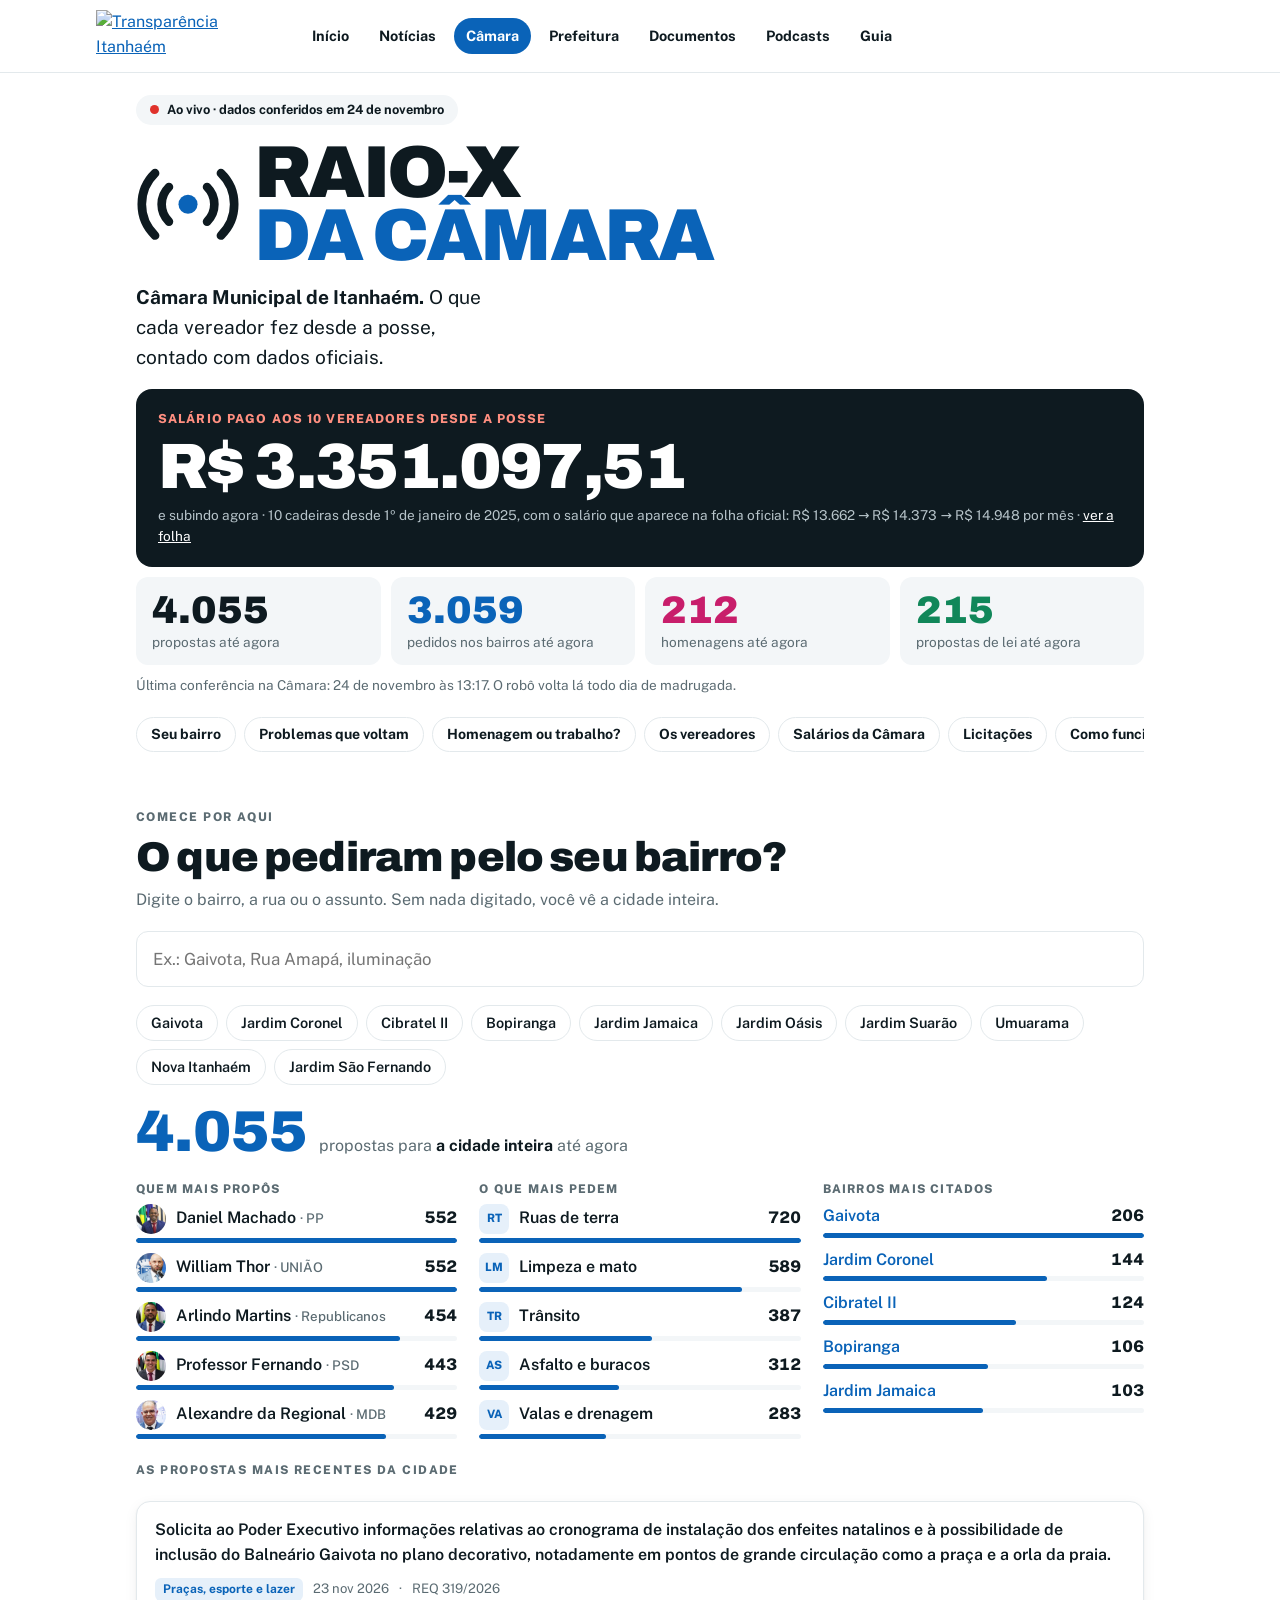
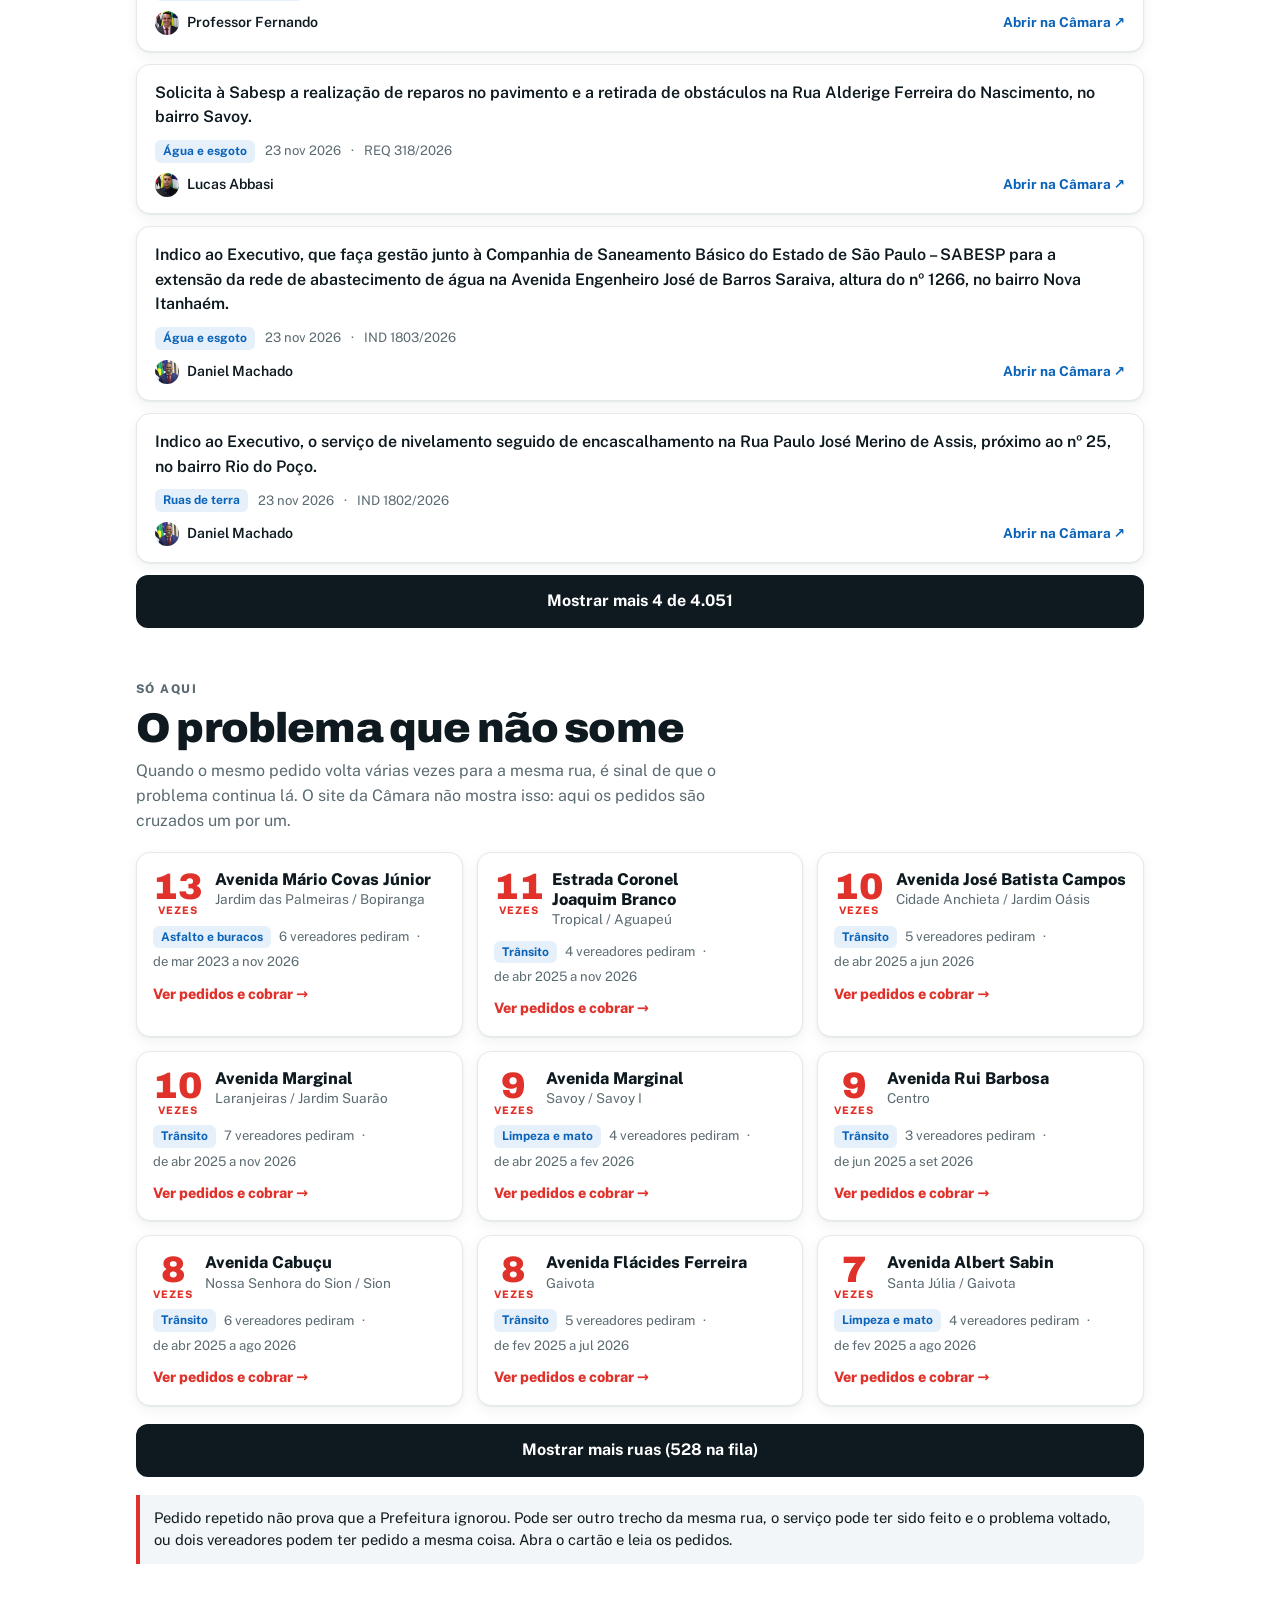
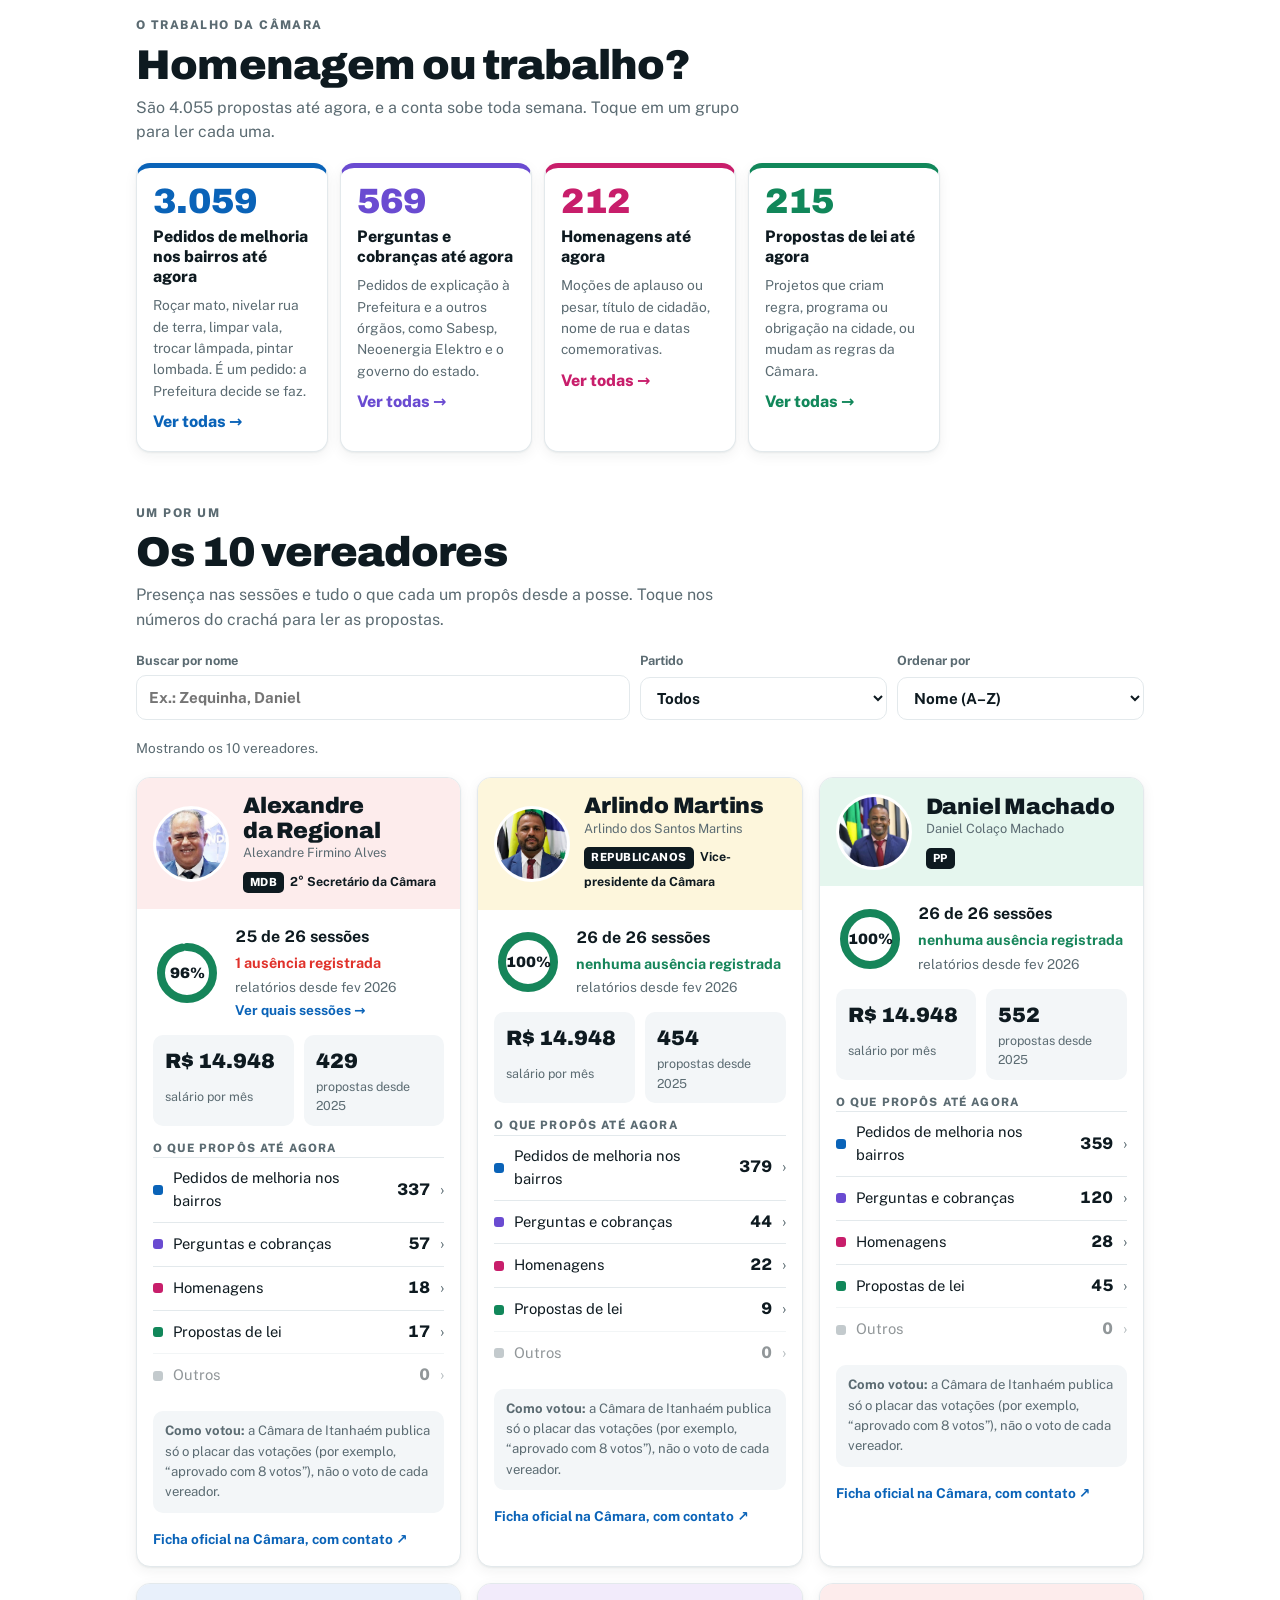
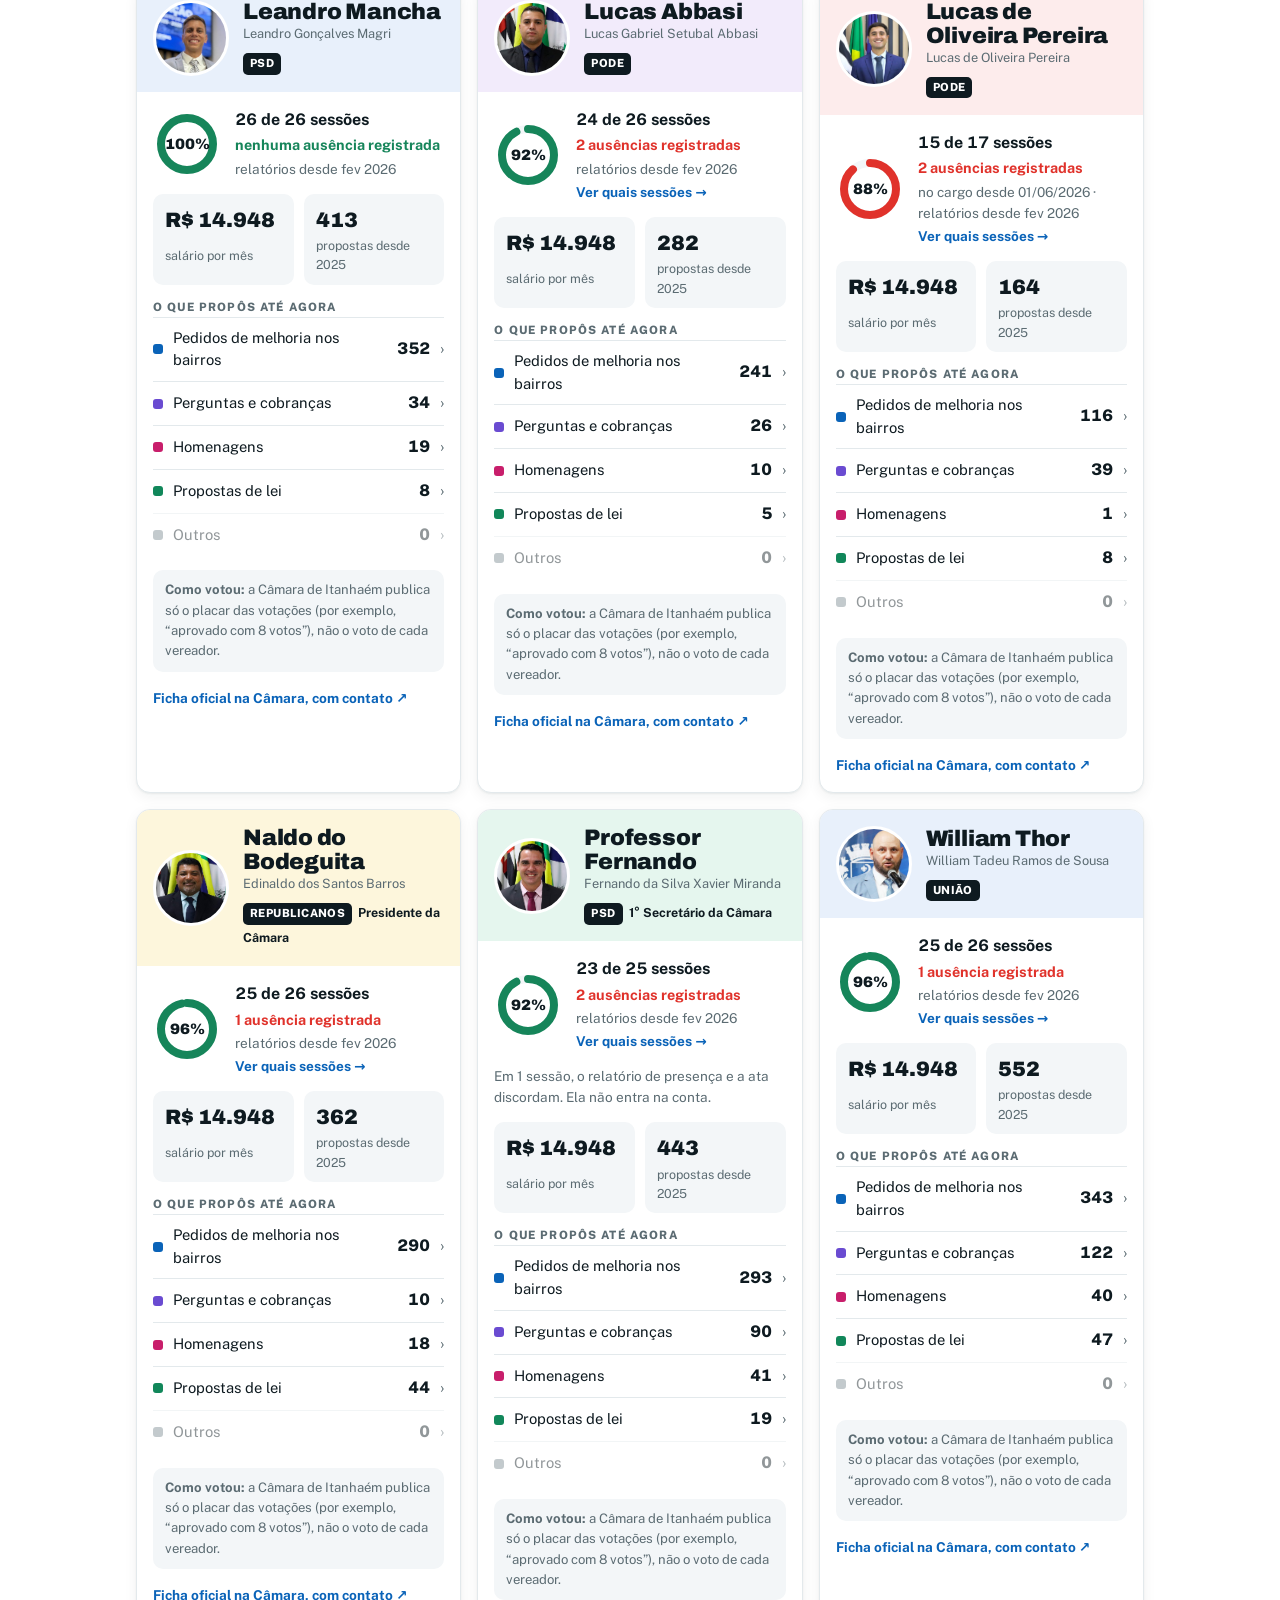
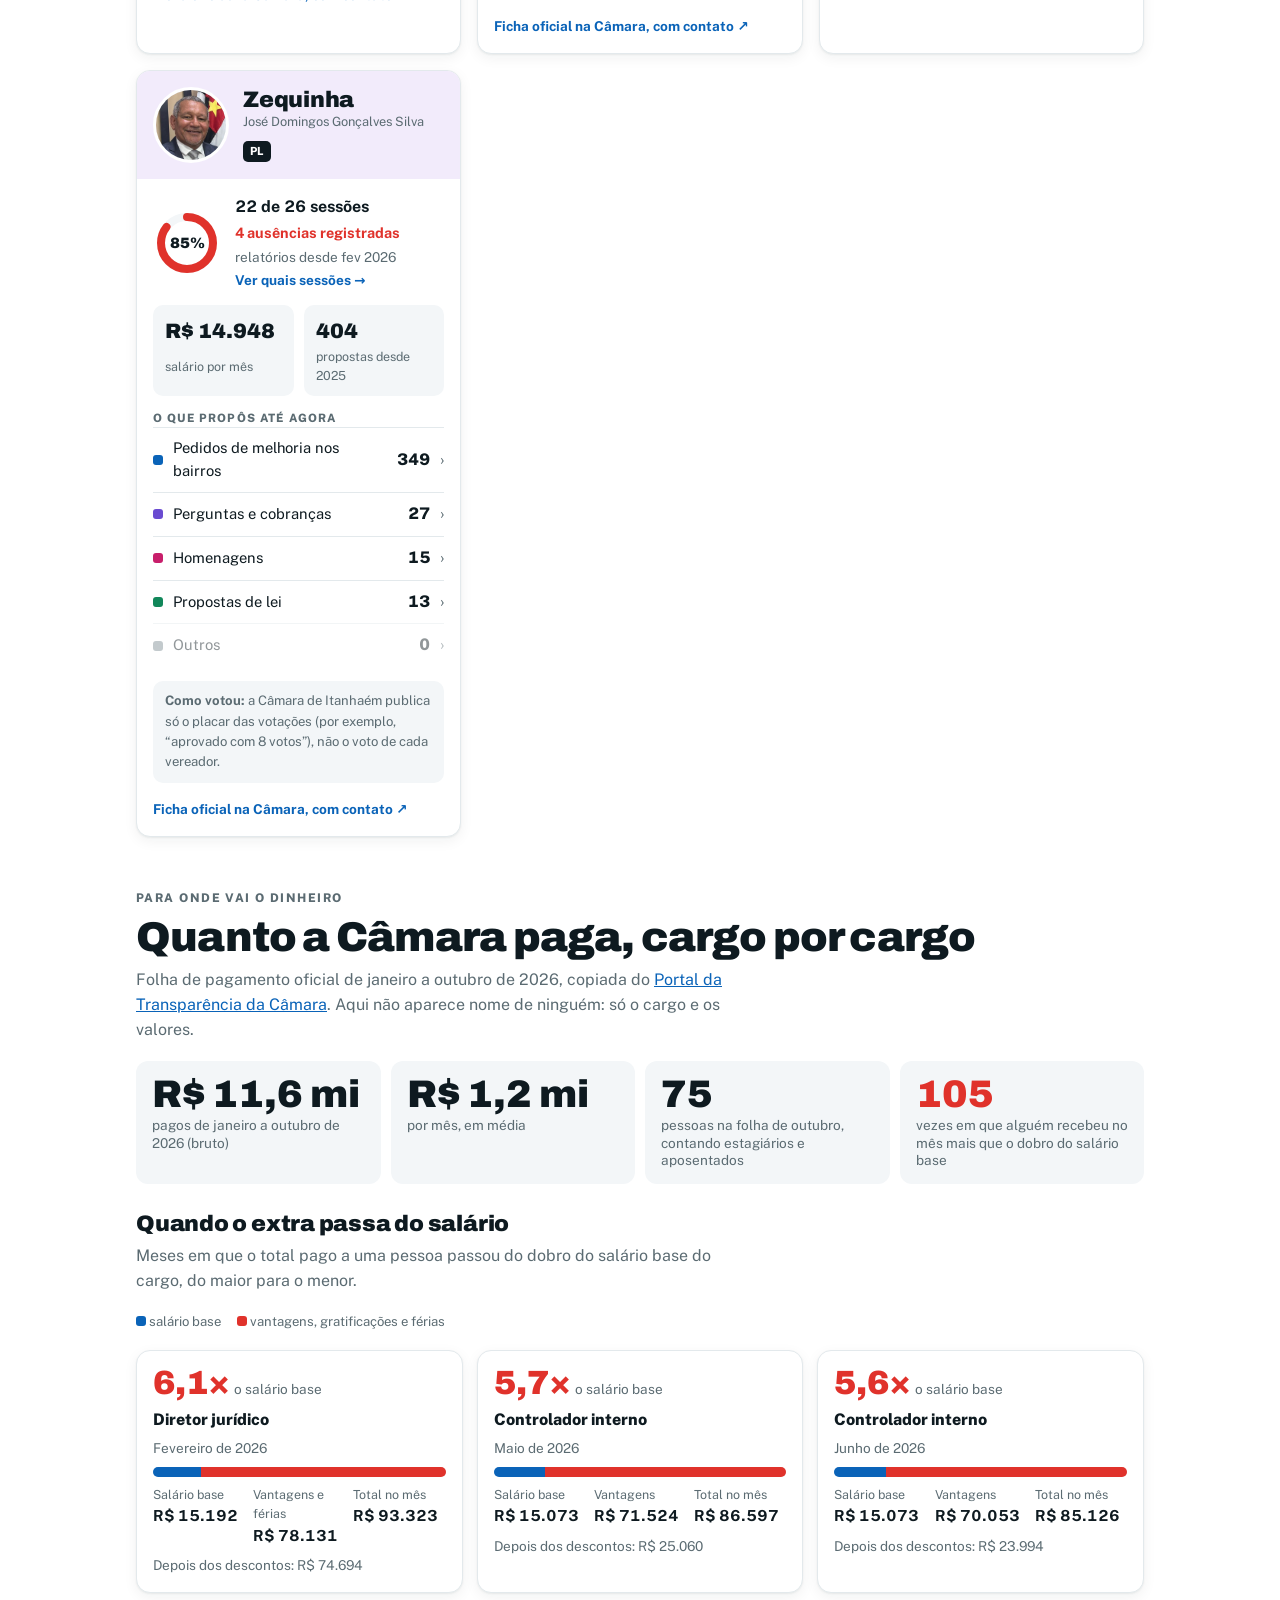
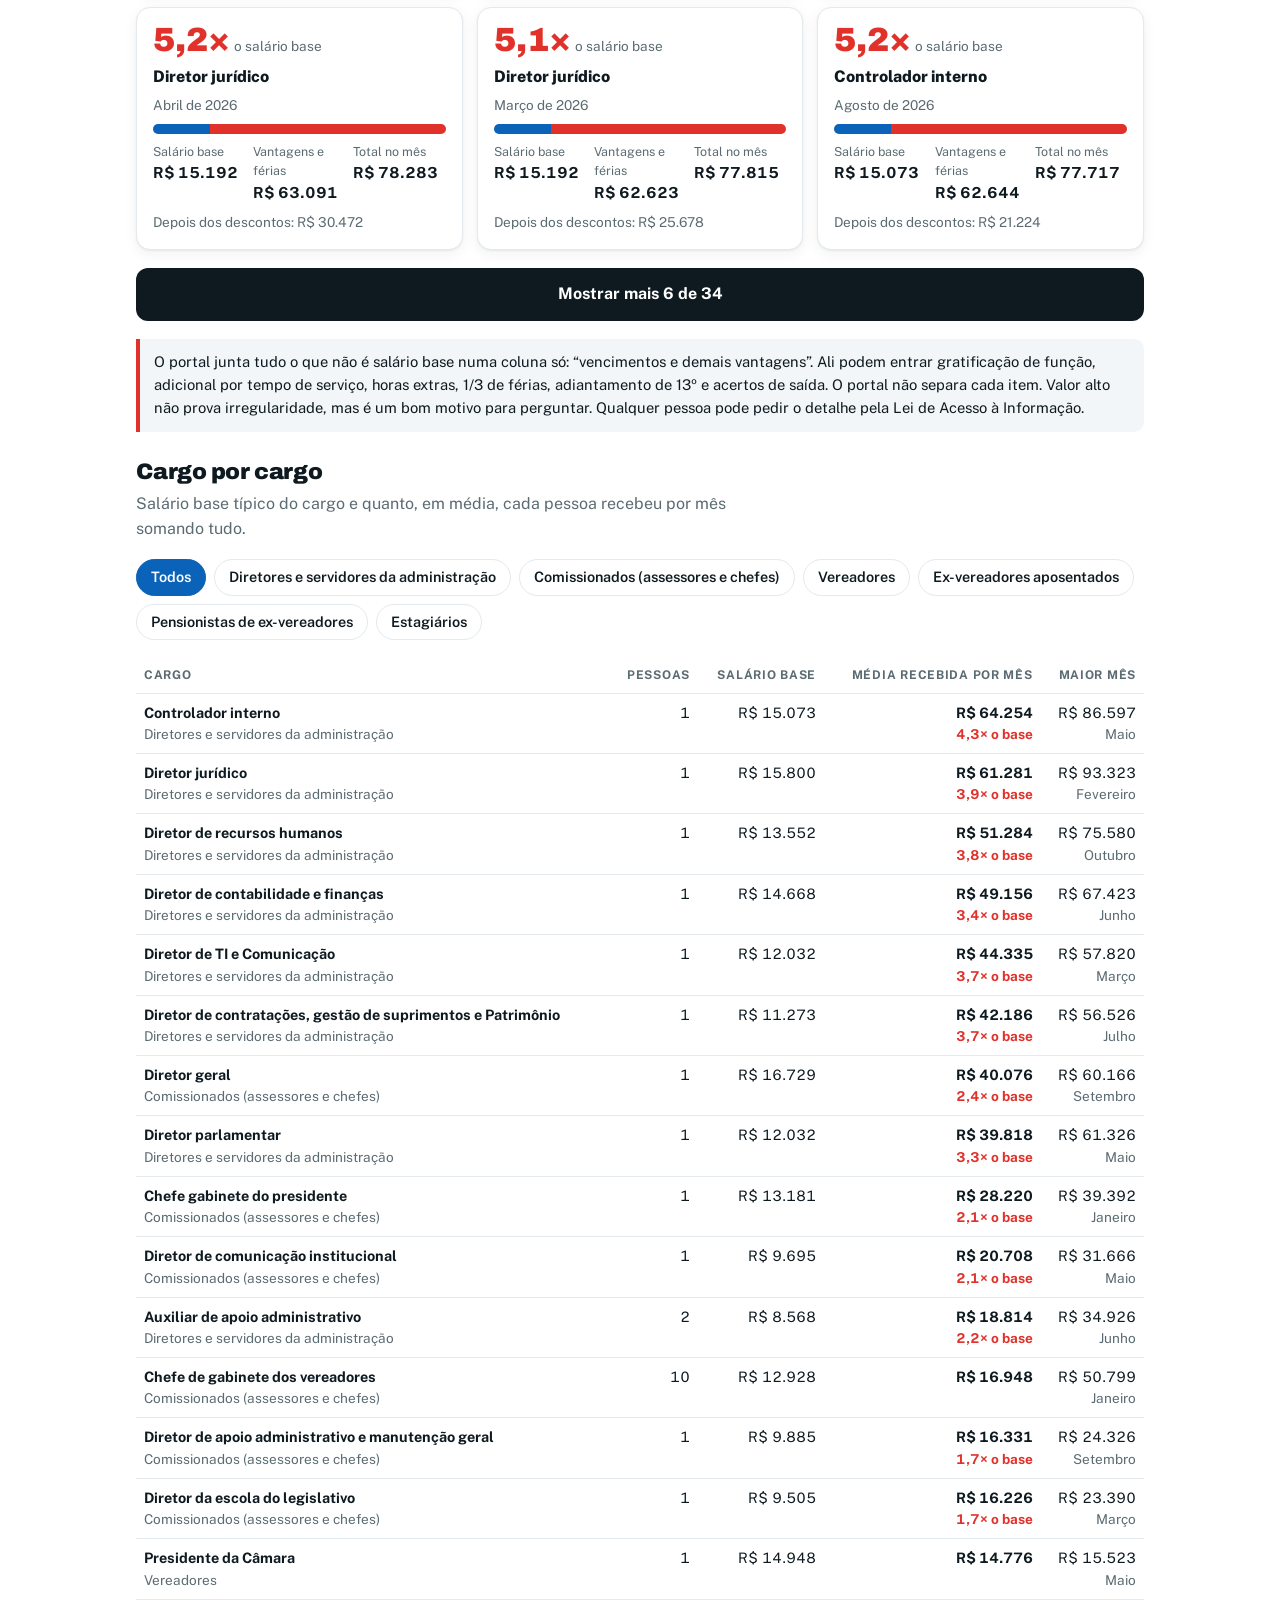
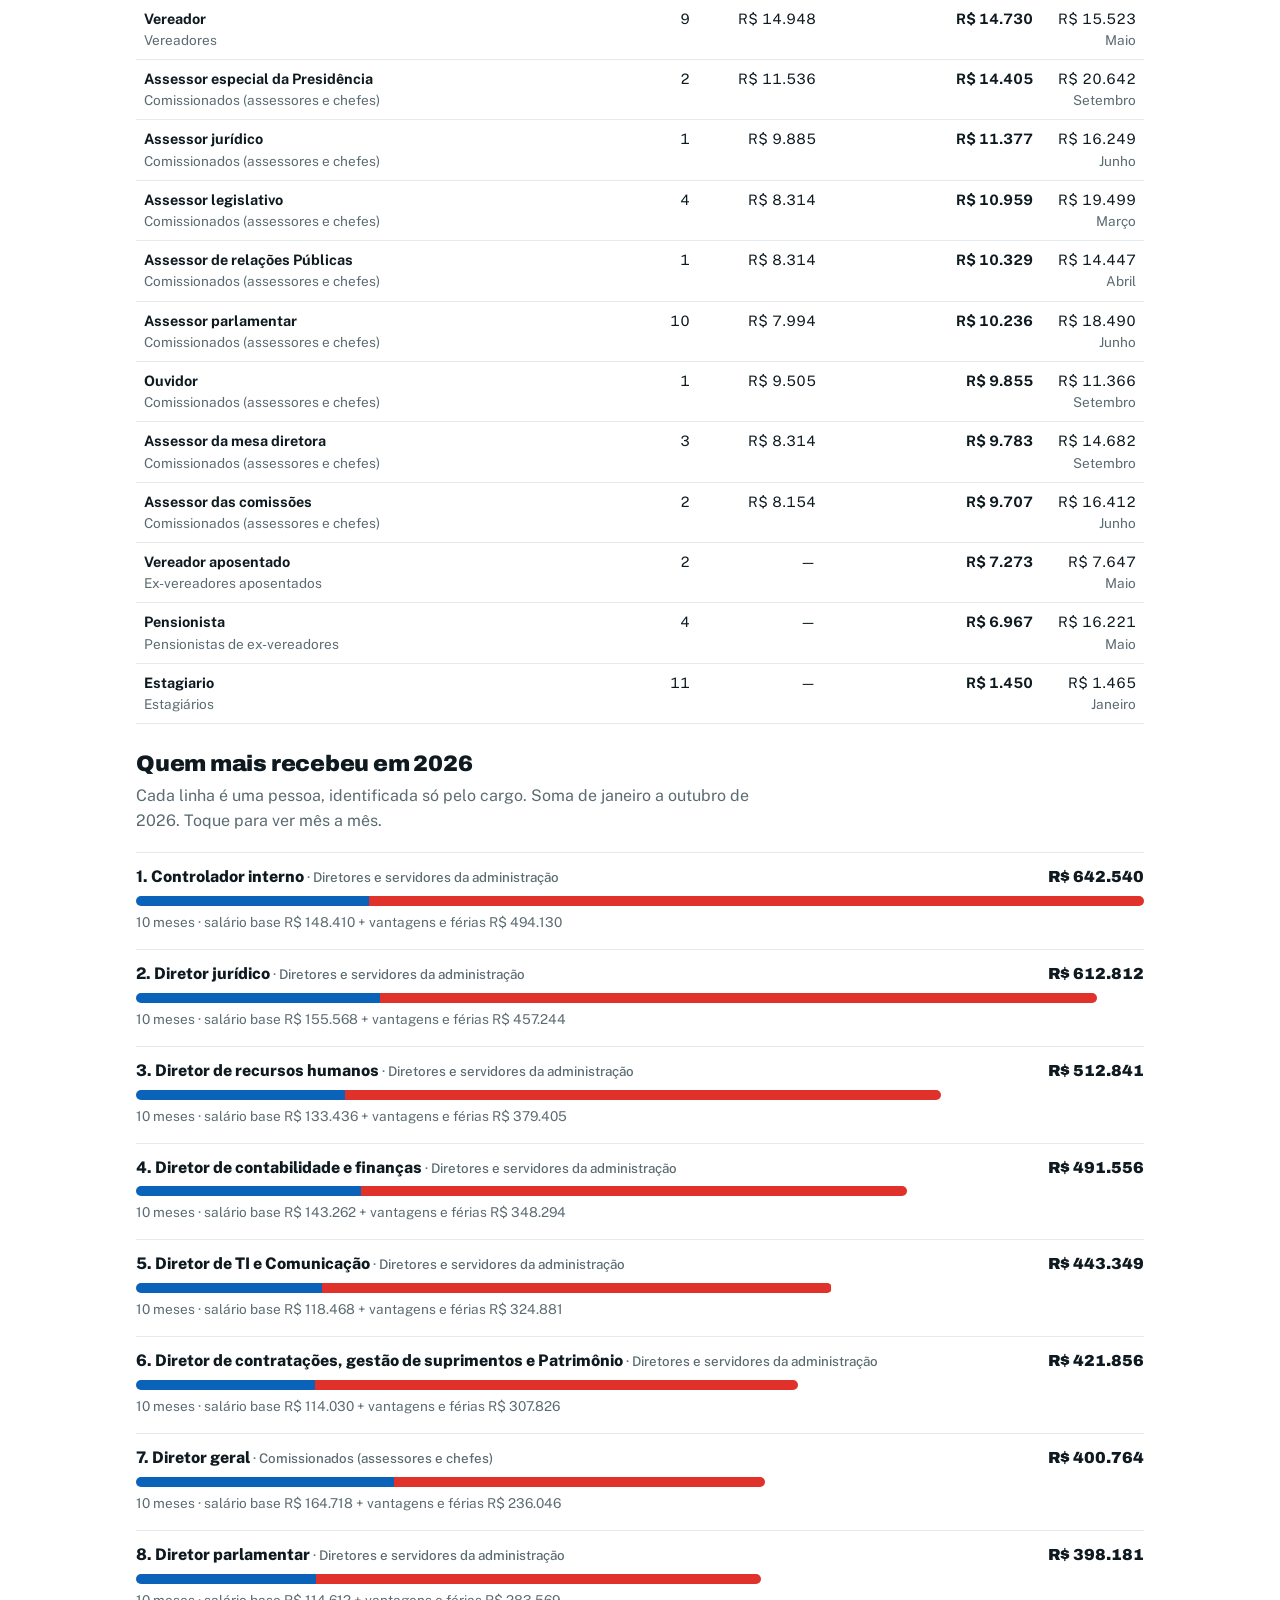
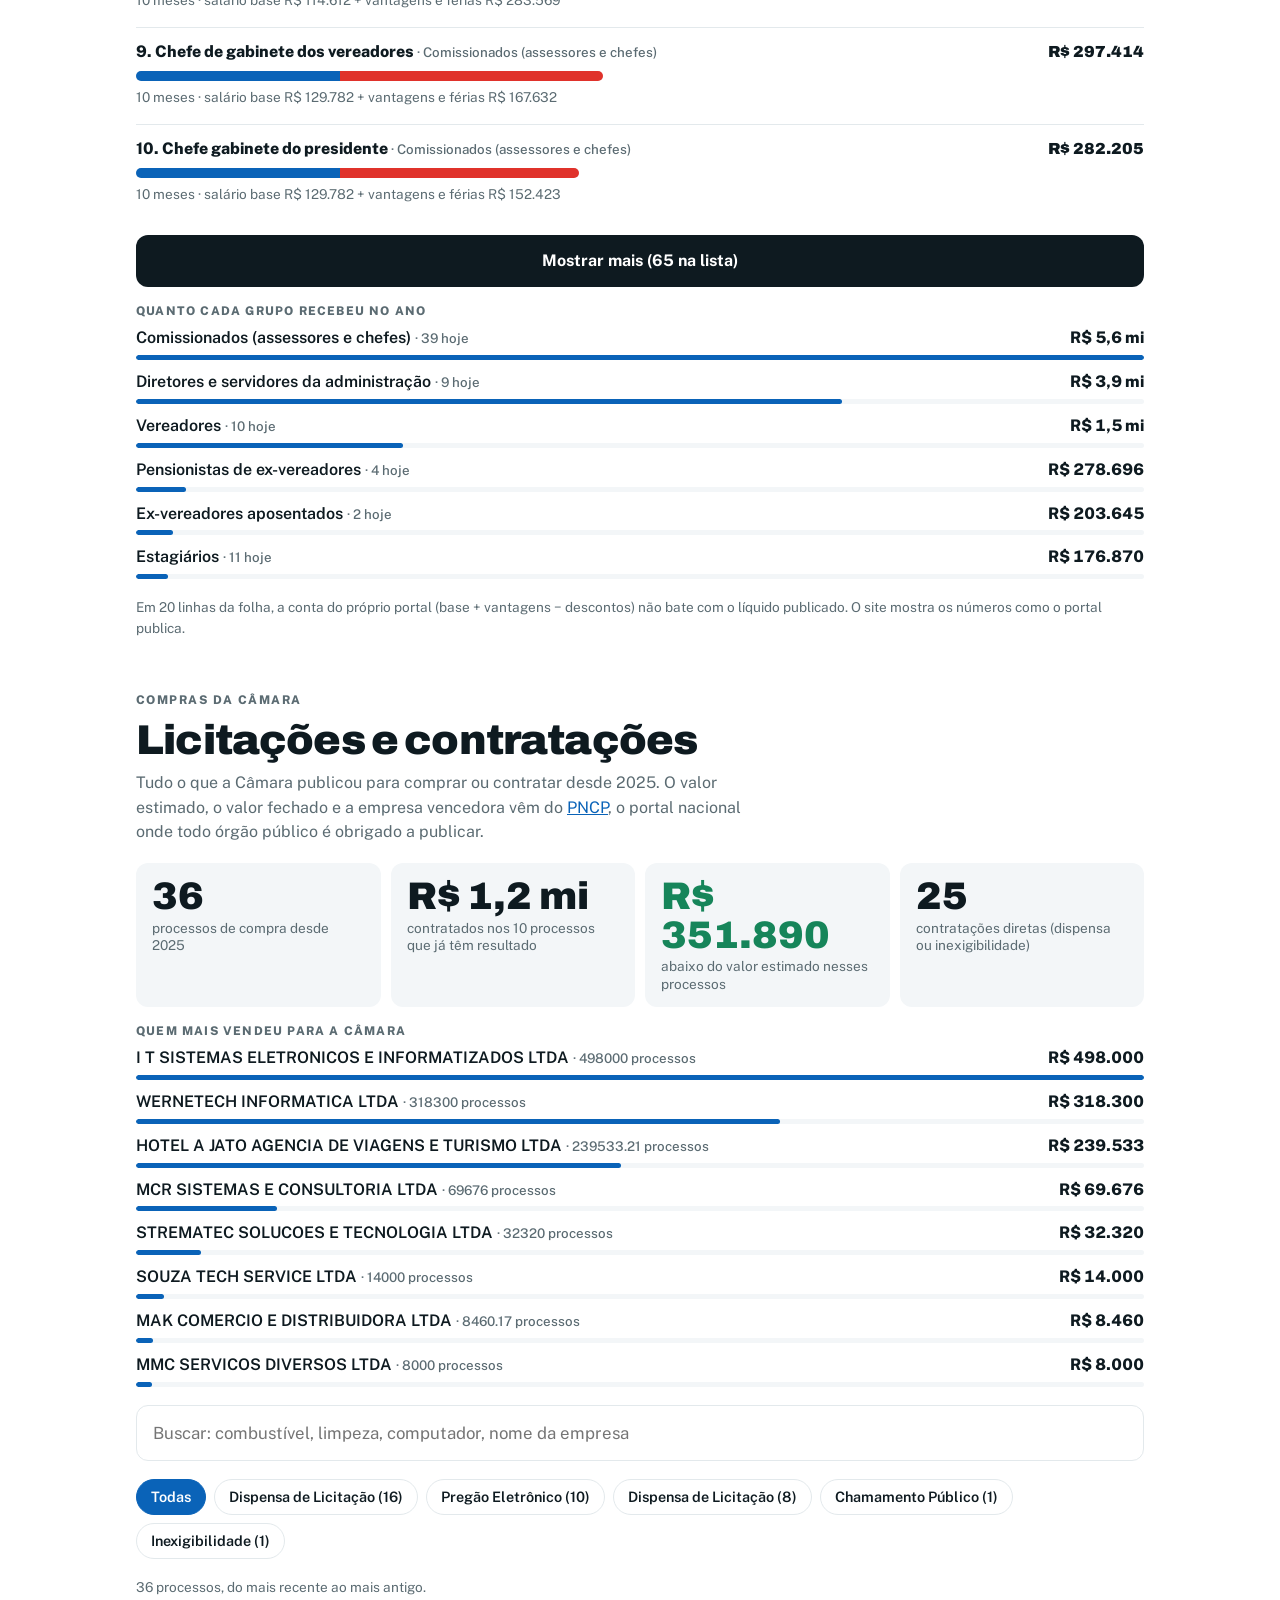
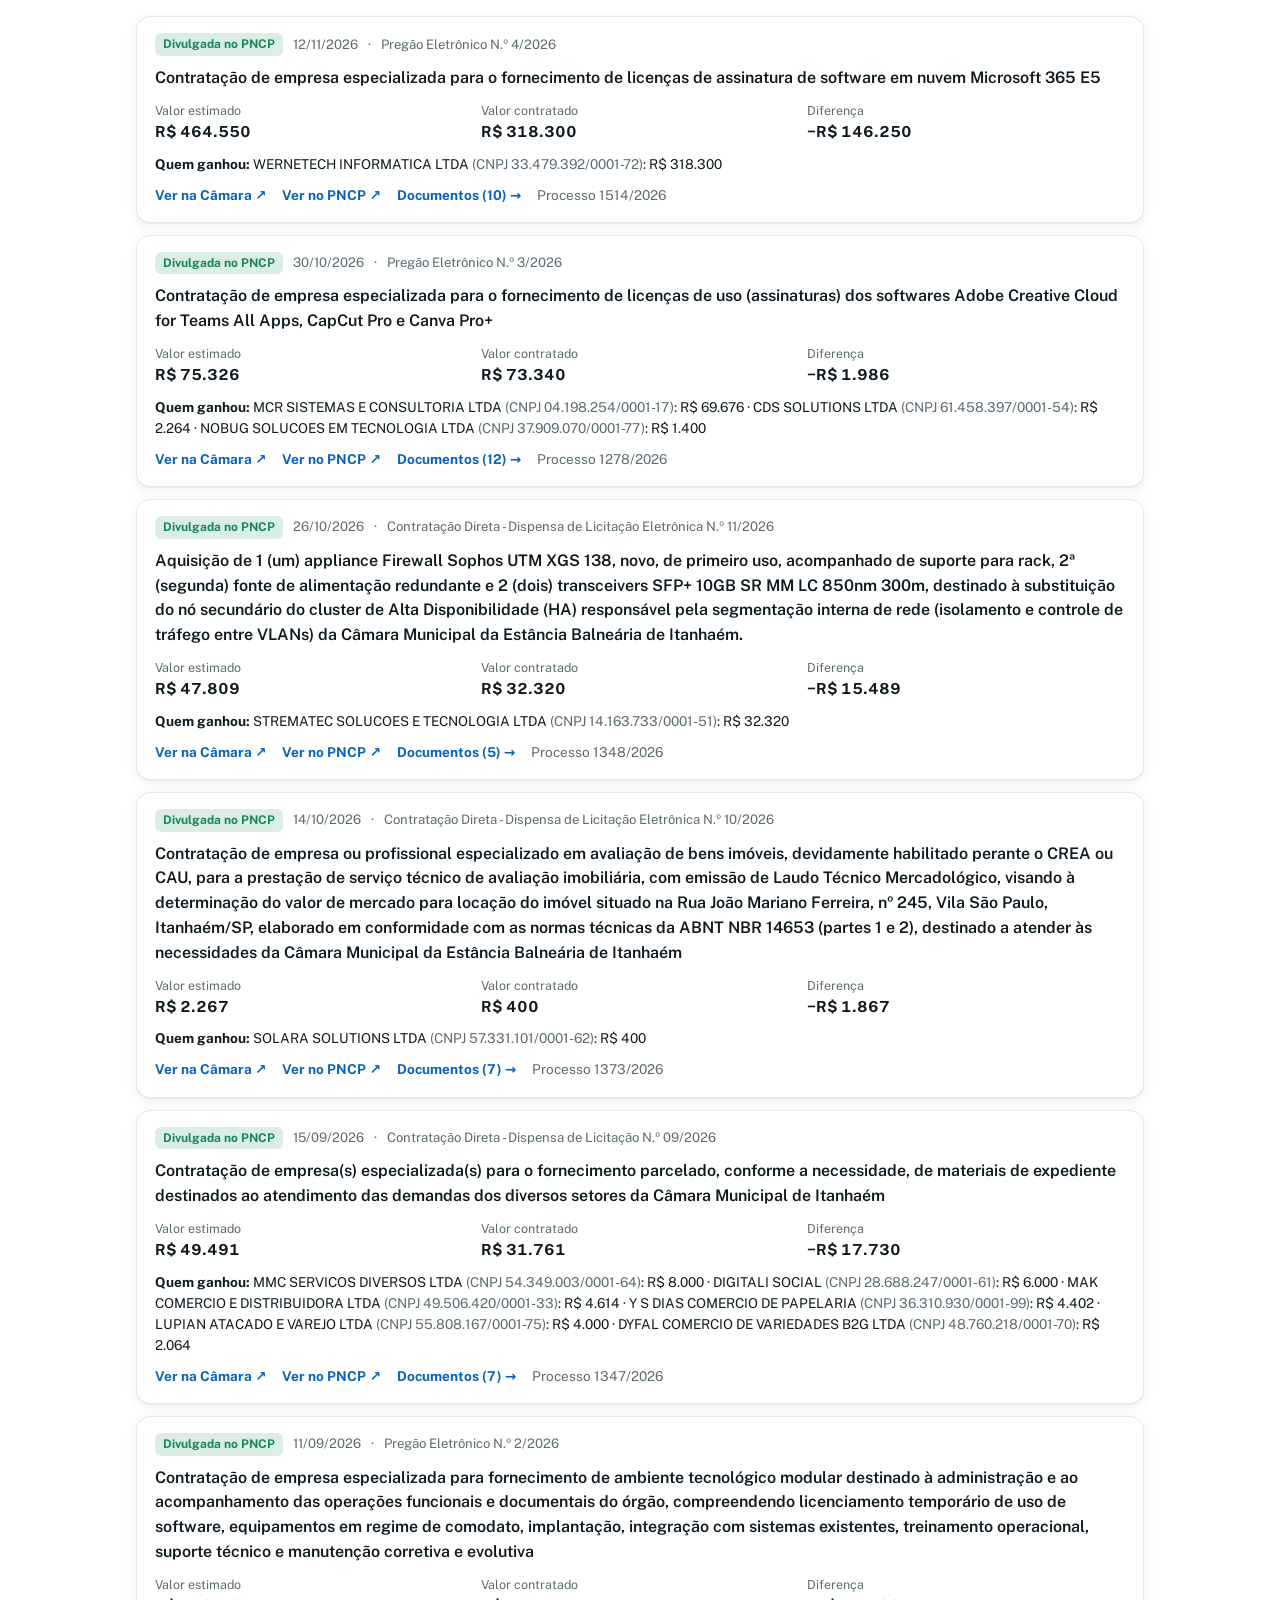
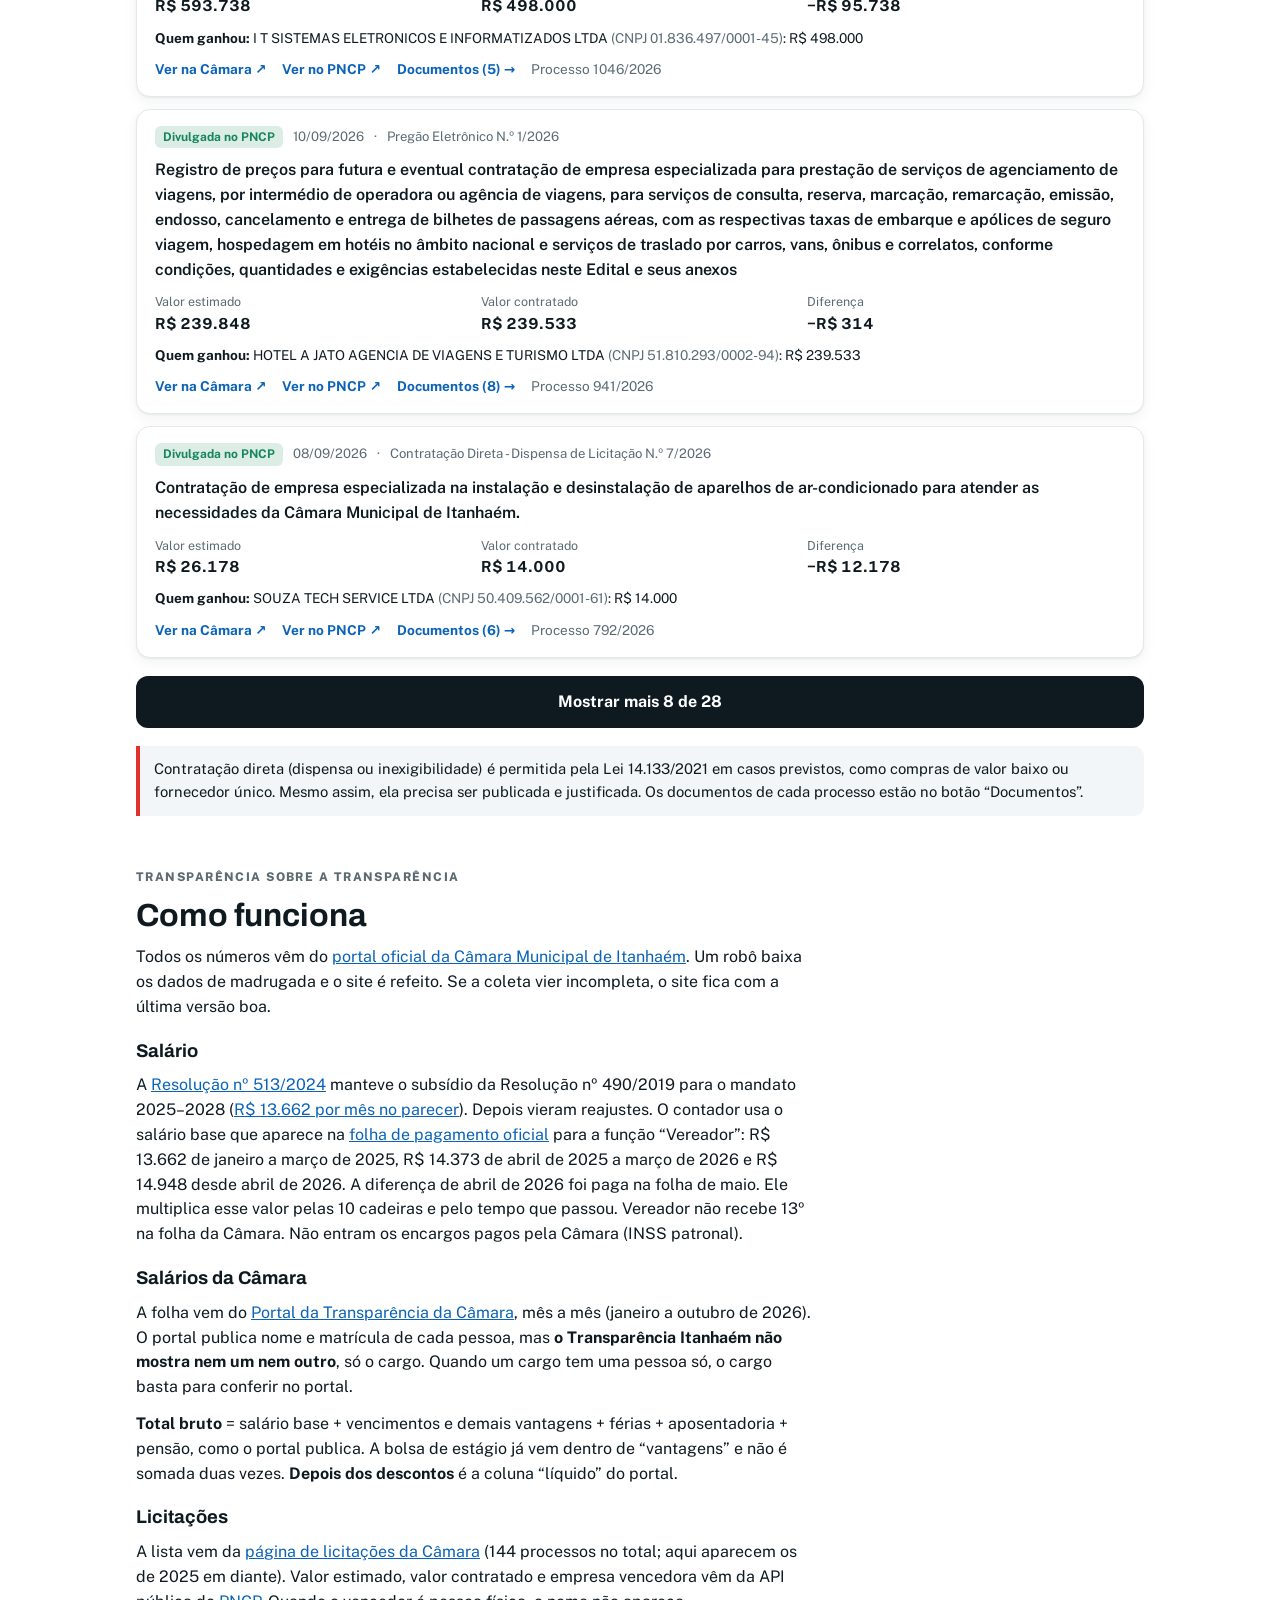
==== site/camara/index.html @ 2c2cccfb "Portal unificado: notícias do portal antigo + Raio-X da Câmara em /camara - 82 publicações copiadas " ====
<!doctype html>
<html lang="pt-BR">
<meta charset="utf-8">
<meta name="viewport" content="width=device-width, initial-scale=1, viewport-fit=cover">
<title>Raio-X da Câmara | Transparência Itanhaém</title>
<meta name="claude:viewport-fit-sides" content="cover">
<meta name="description" content="Raio-X de Itanhaém-SP: o que cada vereador fez desde a posse, só com dados oficiais da Câmara.">
<link rel="icon" href="/marca/icone.webp" type="image/webp">
<link rel="preconnect" href="https://fonts.googleapis.com">
<link rel="stylesheet" href="https://fonts.googleapis.com/css2?family=Archivo:wght@700;800;900&family=Public+Sans:wght@400;500;600;700&display=swap">
<style>
/* Layout: página única de rolagem, coluna de até 1040px; seções numa ordem de leitura (salário → bairro → problemas → trabalho → crachás) */
:root{
  --bg:#ffffff; --fg:#0e1a20; --muted:#5b6b72; --line:#e3e9ec; --soft:#f3f6f8; --card:#ffffff;
  --accent:#0a63b8; --accent-soft:#e6f0fa; --signal:#e0322b; --ok:#16855a;
  --panel:#0e1a20; --panel-fg:#ffffff; --panel-muted:#b7c4ca; --panel-signal:#ff8f80;
  --g-melhoria:#0a63b8; --g-cobranca:#6a4bd1; --g-homenagem:#c81e6b; --g-lei:#11875a; --g-outros:#7c8b91;
  --tint-1:#fdecec; --tint-2:#fdf6dc; --tint-3:#e5f6ee; --tint-4:#e8f0fb; --tint-5:#f2ebfb;
  --shadow:0 1px 2px rgba(14,26,32,.06),0 4px 14px rgba(14,26,32,.06);
  --f-display:"Archivo","Arial Black",Arial,sans-serif;
  --f-body:"Public Sans",system-ui,-apple-system,"Segoe UI",Roboto,sans-serif;
}
@media (prefers-color-scheme: dark){:root:not([data-theme="light"]){
  --bg:#0b1418; --fg:#e8eff2; --muted:#9aacb3; --line:#1f2f36; --soft:#13222a; --card:#101d23;
  --accent:#5aa9f0; --accent-soft:#132c42; --signal:#ff6b5e; --ok:#4cc58e;
  --panel:#16262e; --panel-fg:#ffffff; --panel-muted:#a9bac1; --panel-signal:#ff8f80;
  --g-melhoria:#5aa9f0; --g-cobranca:#a28cf2; --g-homenagem:#f06aa5; --g-lei:#4cc58e; --g-outros:#7f9097;
  --tint-1:#2a1a1c; --tint-2:#2a2617; --tint-3:#14271f; --tint-4:#14223a; --tint-5:#211a33;
  --shadow:none; color-scheme:dark}}
:root[data-theme="dark"]{
  --bg:#0b1418; --fg:#e8eff2; --muted:#9aacb3; --line:#1f2f36; --soft:#13222a; --card:#101d23;
  --accent:#5aa9f0; --accent-soft:#132c42; --signal:#ff6b5e; --ok:#4cc58e;
  --panel:#16262e; --panel-fg:#ffffff; --panel-muted:#a9bac1; --panel-signal:#ff8f80;
  --g-melhoria:#5aa9f0; --g-cobranca:#a28cf2; --g-homenagem:#f06aa5; --g-lei:#4cc58e; --g-outros:#7f9097;
  --tint-1:#2a1a1c; --tint-2:#2a2617; --tint-3:#14271f; --tint-4:#14223a; --tint-5:#211a33;
  --shadow:none; color-scheme:dark}

*{box-sizing:border-box}
body{background:var(--bg);color:var(--fg);font:16px/1.55 var(--f-body);margin:0}
a{color:var(--accent)}
:focus-visible{outline:3px solid var(--accent);outline-offset:2px;border-radius:6px}
.wrap{max-width:1040px;margin:0 auto;padding-left:max(16px,env(safe-area-inset-left,0px));padding-right:max(16px,env(safe-area-inset-right,0px))}
h1,h2,h3{font-family:var(--f-display);text-wrap:balance;line-height:1.08;margin:0}
.num{font-variant-numeric:tabular-nums}
button{font:inherit;color:inherit}
button:disabled{opacity:.45;cursor:default}
.muted{color:var(--muted)}
.small{font-size:.85rem}

/* ---------- Topo ---------- */
header.hero{padding-block:22px 8px;display:grid;gap:16px}
.aovivo{display:inline-flex;align-items:center;gap:8px;font-size:.8rem;font-weight:700;background:var(--soft);border-radius:999px;padding:5px 14px;justify-self:start}
.aovivo i{width:9px;height:9px;border-radius:50%;background:var(--signal)}
@media (prefers-reduced-motion:no-preference){.aovivo i{animation:pulso 1.6s ease-in-out infinite}}
@keyframes pulso{50%{opacity:.2}}
.marca{display:flex;align-items:center;gap:14px;color:var(--fg)}
.marca svg{flex:none;width:clamp(56px,13vw,104px);height:auto}
.marca .w{display:grid;line-height:.86}
.marca .w b{font-family:var(--f-display);font-weight:900;font-size:clamp(2.1rem,9.5vw,4.6rem);letter-spacing:-.035em;text-transform:uppercase}
.marca .w b + b{color:var(--accent)}
.intro{font-size:1.2rem;max-width:30ch;margin:0}
.placar{background:var(--panel);color:var(--panel-fg);border-radius:16px;padding:20px 22px;display:grid;gap:6px;min-width:0}
.placar .lbl{font-size:.78rem;font-weight:800;letter-spacing:.09em;text-transform:uppercase;color:var(--panel-signal)}
.placar .valor{font-family:var(--f-display);font-weight:900;font-size:clamp(2.1rem,9.5vw,4rem);line-height:1.02;letter-spacing:-.025em;font-variant-numeric:tabular-nums;overflow-wrap:anywhere}
.placar .sub{font-size:.85rem;color:var(--panel-muted)}
.placar .sub a{color:var(--panel-fg)}
.tiles{display:grid;grid-template-columns:repeat(4,1fr);gap:10px}
@media (max-width:640px){.tiles{grid-template-columns:repeat(2,1fr)}}
.tile{background:var(--soft);border-radius:12px;padding:14px 16px;display:grid;gap:4px;align-content:start}
.tile .n{font-family:var(--f-display);font-weight:900;font-size:clamp(1.7rem,6vw,2.4rem);line-height:1;font-variant-numeric:tabular-nums}
.tile .l{font-size:.85rem;color:var(--muted);line-height:1.3}
.nav{display:flex;gap:8px;overflow-x:auto;scrollbar-width:none;padding-block:4px}
.nav a{white-space:nowrap;text-decoration:none;font-weight:700;font-size:.88rem;color:var(--fg);border:1px solid var(--line);border-radius:999px;padding:6px 14px}
.nav a:hover{border-color:var(--accent);color:var(--accent)}

/* ---------- Seções ---------- */
main section{padding-block:44px 8px;display:grid;gap:18px;scroll-margin-top:12px}
.eyebrow{font-size:.75rem;font-weight:800;letter-spacing:.12em;text-transform:uppercase;color:var(--muted)}
.cab-sec{display:grid;gap:8px}
.cab-sec h2{font-size:clamp(1.8rem,6vw,2.6rem);font-weight:900;letter-spacing:-.02em}
.cab-sec p{margin:0;color:var(--muted);max-width:62ch}
.card{background:var(--card);border:1px solid var(--line);border-radius:14px;box-shadow:var(--shadow)}

/* busca */
.busca{display:flex;gap:8px}
.busca input{flex:1;min-width:0;font:inherit;font-size:1.05rem;padding:14px 16px;border:1.5px solid var(--line);border-radius:12px;background:var(--card);color:var(--fg)}
.busca input:focus{border-color:var(--accent)}
.chips{display:flex;flex-wrap:wrap;gap:8px}
.chip{border:1px solid var(--line);background:var(--card);border-radius:999px;padding:6px 14px;cursor:pointer;font-size:.9rem;font-weight:600}
.chip:hover{border-color:var(--accent)}
.chip[aria-pressed="true"]{background:var(--accent);border-color:var(--accent);color:var(--bg)}
.total-local{display:flex;align-items:baseline;gap:12px;flex-wrap:wrap}
.total-local .n{font-family:var(--f-display);font-weight:900;font-size:clamp(2.4rem,9vw,3.6rem);line-height:1;color:var(--accent)}
.tres{display:grid;grid-template-columns:repeat(3,minmax(0,1fr));gap:22px}
@media (max-width:820px){.tres{grid-template-columns:1fr}}
.rank h3{font-family:var(--f-body);font-size:.75rem;font-weight:800;letter-spacing:.1em;text-transform:uppercase;color:var(--muted);margin-bottom:8px}
.rank ol{list-style:none;margin:0;padding:0;display:grid;gap:10px}
.rank li{display:grid;gap:4px}
.rank .linha{display:flex;align-items:center;gap:10px;min-width:0}
.rank .linha .nm{flex:1;min-width:0;overflow:hidden;text-overflow:ellipsis;white-space:nowrap;font-weight:600}
.rank .linha .nm small{color:var(--muted);font-weight:500}
.rank .linha .v{font-weight:800;font-variant-numeric:tabular-nums}
.rank .bar{height:5px;border-radius:3px;background:var(--soft);overflow:hidden}
.rank .bar i{display:block;height:100%;border-radius:3px}
.rank button.linha{background:none;border:0;padding:0;cursor:pointer;text-align:left;width:100%}
.rank button.linha:hover .nm{color:var(--accent)}
.av{flex:none;width:30px;height:30px;border-radius:50%;object-fit:cover;object-position:50% 25%;background:var(--soft)}
.ico{flex:none;width:30px;height:30px;border-radius:8px;display:grid;place-items:center;background:var(--accent-soft);color:var(--accent);font-weight:800;font-size:.72rem}

/* propostas */
.props{display:grid;gap:12px}
.prop{padding:16px 18px;display:grid;gap:10px}
.prop .em{font-weight:600;overflow-wrap:anywhere}
.prop .meta{display:flex;flex-wrap:wrap;align-items:center;gap:6px 10px;font-size:.82rem;color:var(--muted)}
.prop .pe{display:flex;align-items:center;gap:8px;justify-content:space-between;flex-wrap:wrap}
.prop .autor{display:flex;align-items:center;gap:8px;font-size:.88rem;font-weight:600}
.prop .autor .av{width:24px;height:24px}
a.abrir{font-size:.85rem;font-weight:700;text-decoration:none}
.tag{display:inline-block;font-size:.75rem;font-weight:700;border-radius:6px;padding:2px 8px;background:var(--accent-soft);color:var(--accent)}
.tag.neutra{background:var(--soft);color:var(--muted)}
.btn-escuro{display:block;width:100%;border:0;background:var(--panel);color:var(--panel-fg);border-radius:12px;padding:14px;font-weight:700;cursor:pointer}

/* problemas */
.grade-rep{display:grid;grid-template-columns:repeat(auto-fill,minmax(260px,1fr));gap:14px}
.rep{padding:16px;display:grid;gap:10px;align-content:start}
.rep .topo{display:flex;gap:12px;align-items:flex-start}
.rep .vezes{display:grid;justify-items:center;line-height:1;color:var(--signal);min-width:3ch}
.rep .vezes b{font-family:var(--f-display);font-weight:900;font-size:2.3rem}
.rep .vezes small{font-size:.65rem;font-weight:800;letter-spacing:.1em}
.rep h3{font-family:var(--f-body);font-size:1.02rem;font-weight:800;line-height:1.25}
.rep .bairro{font-size:.85rem;color:var(--muted)}
.rep .info{font-size:.82rem;color:var(--muted);display:flex;flex-wrap:wrap;gap:4px 8px;align-items:center}
.rep button.cobrar{justify-self:start;background:none;border:0;padding:0;color:var(--signal);font-weight:800;cursor:pointer;font-size:.9rem}
.aviso{border-left:4px solid var(--signal);background:var(--soft);padding:12px 14px;border-radius:0 10px 10px 0;font-size:.92rem;margin:0}

/* trabalho */
.grupos{display:grid;grid-template-columns:repeat(auto-fill,minmax(190px,1fr));gap:12px}
.grupo{padding:16px;display:grid;gap:8px;align-content:start;border-top:5px solid var(--gc)}
.grupo .n{font-family:var(--f-display);font-weight:900;font-size:2.2rem;line-height:1;color:var(--gc);font-variant-numeric:tabular-nums}
.grupo .t{font-weight:800;line-height:1.25}
.grupo p{margin:0;font-size:.86rem;color:var(--muted)}
.grupo button{justify-self:start;background:none;border:0;padding:0;color:var(--gc);font-weight:800;cursor:pointer}

/* crachás */
.filtros{display:grid;grid-template-columns:2fr 1fr 1fr;gap:10px}
@media (max-width:700px){.filtros{grid-template-columns:1fr}}
.filtros label{display:grid;gap:4px;font-size:.8rem;font-weight:700;color:var(--muted)}
.filtros input,.filtros select{font:inherit;font-size:.95rem;padding:10px 12px;border:1.5px solid var(--line);border-radius:10px;background:var(--card);color:var(--fg);min-width:0}
.crachas{display:grid;grid-template-columns:repeat(auto-fill,minmax(290px,1fr));gap:16px}
.cracha{overflow:hidden;display:grid;align-content:start;scroll-margin-top:16px}
.cracha .cab{padding:16px;display:flex;gap:14px;align-items:center;background:var(--tint)}
.cracha .cab img{width:76px;height:76px;border-radius:50%;object-fit:cover;object-position:50% 25%;border:3px solid var(--card);flex:none;background:var(--soft)}
.cracha .cab h3{font-size:1.4rem;font-weight:900;letter-spacing:-.01em}
.cracha .cab .nome{font-size:.8rem;color:var(--muted)}
.pill{display:inline-block;font-size:.7rem;font-weight:800;letter-spacing:.04em;text-transform:uppercase;background:var(--fg);color:var(--bg);border-radius:5px;padding:2px 7px}
.cargo{font-size:.78rem;font-weight:700;margin-left:6px}
.cracha .corpo{padding:16px;display:grid;gap:14px}
.pres{display:flex;gap:14px;align-items:center}
.pres svg{flex:none}
.pres .txt{display:grid;gap:2px;font-size:.9rem}
.pres .txt b{font-size:1rem}
.aus{color:var(--signal);font-weight:700}
.link-btn{background:none;border:0;padding:0;color:var(--accent);font-weight:700;cursor:pointer;text-align:left;justify-self:start}
.duo{display:grid;grid-template-columns:1fr 1fr;gap:10px}
.duo div{background:var(--soft);border-radius:10px;padding:10px 12px;display:grid}
.duo b{font-family:var(--f-display);font-weight:900;font-size:1.3rem;font-variant-numeric:tabular-nums}
.duo span{font-size:.78rem;color:var(--muted)}
.subt{font-size:.72rem;font-weight:800;letter-spacing:.1em;text-transform:uppercase;color:var(--muted)}
.linhas{display:grid}
.linhas button{display:flex;align-items:center;gap:10px;background:none;border:0;border-top:1px solid var(--line);padding:9px 0;cursor:pointer;text-align:left}
.linhas button:not(:disabled):hover .t{color:var(--accent)}
.dot{width:10px;height:10px;border-radius:3px;flex:none;display:inline-block}
.linhas .t{flex:1;font-size:.92rem}
.linhas .v{font-weight:800;font-variant-numeric:tabular-nums}
.linhas .seta{color:var(--muted)}
.cracha .rodape{padding:0 16px 16px;display:grid;gap:8px;font-size:.85rem}
.cracha .rodape a{font-weight:700;text-decoration:none}
.nota-voto{font-size:.82rem;color:var(--muted);background:var(--soft);border-radius:10px;padding:10px 12px}

/* painel (dialog) */
dialog.painel{width:min(720px,calc(100% - 24px));max-height:88vh;border:0;border-radius:18px;padding:0;background:var(--bg);color:var(--fg);box-shadow:0 20px 60px rgba(0,0,0,.35)}
dialog.painel::backdrop{background:rgba(8,16,20,.55)}
.painel .cab-p{position:sticky;top:0;background:var(--bg);padding:18px 20px 12px;border-bottom:1px solid var(--line);display:flex;gap:12px;align-items:flex-start;z-index:1}
.painel .cab-p h3{font-size:1.35rem}
.painel .cab-p p{margin:4px 0 0;font-size:.88rem;color:var(--muted)}
.painel .fechar{border:1px solid var(--line);background:var(--soft);border-radius:999px;width:36px;height:36px;cursor:pointer;font-size:1.1rem;flex:none}
.painel .conteudo{padding:16px 20px 22px;display:grid;gap:12px}
.cobranca{background:var(--soft);border-radius:12px;padding:14px;display:grid;gap:10px}
.cobranca textarea{font:inherit;font-size:.9rem;width:100%;min-height:96px;border:1px solid var(--line);border-radius:8px;padding:10px;background:var(--card);color:var(--fg);resize:vertical}
.btn{border:1px solid var(--line);background:var(--card);border-radius:10px;padding:9px 14px;font-weight:700;cursor:pointer;justify-self:start}

/* como funciona */
.prose{max-width:68ch;display:grid;gap:12px}
.prose h3{font-size:1.15rem;margin-top:10px}
.prose p{margin:0}
.tscroll{overflow-x:auto}
table.t{border-collapse:collapse;width:100%;font-size:.9rem}
table.t td,table.t th{padding:8px;border-bottom:1px solid var(--line);text-align:left;vertical-align:top}
/* folha e licitações */
.dest{padding:16px;display:grid;gap:8px;align-content:start}
.dest .x{font-family:var(--f-display);font-weight:900;font-size:2.1rem;line-height:1;color:var(--signal)}
.dest h3{font-family:var(--f-body);font-size:1rem;font-weight:800;line-height:1.25}
.pilha{display:flex;height:10px;border-radius:5px;overflow:hidden;background:var(--soft)}
.pilha i{display:block;height:100%}
.leg{display:flex;gap:6px 16px;flex-wrap:wrap;font-size:.82rem;color:var(--muted);align-items:center}
.valores{display:grid;grid-template-columns:repeat(3,minmax(0,1fr));gap:8px;font-size:.78rem;color:var(--muted)}
.valores b{display:block;color:var(--fg);font-size:.95rem;font-variant-numeric:tabular-nums;overflow-wrap:anywhere}
table.t .r{text-align:right;white-space:nowrap;font-variant-numeric:tabular-nums}
table.t thead th{font-size:.75rem;letter-spacing:.06em;text-transform:uppercase;color:var(--muted)}
.anual{display:grid;gap:4px}
.anual button{display:grid;gap:6px;background:none;border:0;border-top:1px solid var(--line);padding:12px 0;cursor:pointer;text-align:left;width:100%}
.anual button:hover .nm{color:var(--accent)}
.anual .l1{display:flex;gap:10px;align-items:baseline;justify-content:space-between;flex-wrap:wrap}
.anual .nm{font-weight:800}
.anual .v{font-weight:900;font-family:var(--f-display);font-variant-numeric:tabular-nums}
.sub3{font-family:var(--f-display);font-size:1.4rem;font-weight:900;letter-spacing:-.01em}
.lic{padding:16px 18px;display:grid;gap:10px}
.lic .obj{font-weight:600;overflow-wrap:anywhere}
.lic .meta{display:flex;flex-wrap:wrap;align-items:center;gap:6px 10px;font-size:.82rem;color:var(--muted)}
.lic .pe{display:flex;gap:8px 16px;flex-wrap:wrap;align-items:center}
.tag.ok{background:color-mix(in srgb,var(--ok) 15%,transparent);color:var(--ok)}
.tag.alerta{background:color-mix(in srgb,var(--signal) 14%,transparent);color:var(--signal)}
footer{border-top:1px solid var(--line);margin-top:48px;padding-block:22px 32px;color:var(--muted);font-size:.85rem}
.loading{padding-block:40px;color:var(--muted)}
.barra-topo{display:flex;align-items:center;justify-content:space-between;gap:12px;flex-wrap:wrap}
.selo-ti{display:flex;align-items:center;gap:8px;text-decoration:none;color:var(--muted);font-size:.75rem;font-weight:700;line-height:1.1}
.selo-ti img{height:44px;width:auto;display:block}
@media (max-width:420px){.selo-ti span{display:none}.selo-ti img{height:38px}}
.rodape-ti{display:flex;align-items:center;gap:16px;flex-wrap:wrap;margin-bottom:16px;padding-bottom:16px;border-bottom:1px solid var(--line)}
.rodape-ti img{height:64px;width:auto;display:block}
/* topo do portal (igual às outras páginas) */
.topo-site{border-bottom:1px solid var(--line);background:var(--bg);position:sticky;top:0;z-index:10}
.topo-in{max-width:1120px;margin:0 auto;padding:10px max(16px,env(safe-area-inset-left,0px));display:flex;align-items:center;gap:18px;flex-wrap:wrap}
.topo-site .logo img{height:52px;width:auto;display:block}
.topo-site .menu{display:flex;gap:6px;overflow-x:auto;scrollbar-width:none;flex:1;min-width:0}
.topo-site .menu a{white-space:nowrap;text-decoration:none;font-weight:700;font-size:.9rem;color:var(--fg);padding:7px 12px;border-radius:999px}
.topo-site .menu a:hover{background:var(--soft)}
.topo-site .menu a[aria-current]{background:var(--accent);color:var(--bg)}
@media (max-width:640px){.topo-site .logo img{height:42px}.topo-in{gap:8px}.topo-site .menu{flex-basis:100%}}
main section{scroll-margin-top:120px}
</style>

<header class="topo-site"><div class="topo-in">
  <a class="logo" href="/" aria-label="Transparência Itanhaém, página inicial"><img src="/marca/transparencia-itanhaem.png" alt="Transparência Itanhaém" width="500" height="140"></a>
  <nav class="menu" aria-label="Seções do portal"><a href="/">Início</a><a href="/noticias">Notícias</a><a href="/camara/" aria-current="page">Câmara</a><a href="/prefeitura/">Prefeitura</a><a href="/documentos">Documentos</a><a href="/podcasts">Podcasts</a><a href="/guia-comercial">Guia</a></nav>
</div></header>
<div class="wrap">
  <header class="hero">
    <div class="barra-topo">
      <span class="aovivo" id="aovivo"><i></i>Ao vivo · carregando dados</span>
    </div>
    <div class="marca" aria-label="Raio-X da Câmara">
      <svg viewBox="0 0 120 100" aria-hidden="true">
        <path d="M22 14a50 50 0 0 0 0 72M98 14a50 50 0 0 1 0 72" stroke="currentColor" stroke-width="10" fill="none" stroke-linecap="round"/>
        <path d="M38 30a28 28 0 0 0 0 40M82 30a28 28 0 0 1 0 40" stroke="currentColor" stroke-width="10" fill="none" stroke-linecap="round"/>
        <circle cx="60" cy="50" r="11" fill="var(--accent)"/>
      </svg>
      <div class="w"><b>Raio-X</b><b>da Câmara</b></div>
    </div>
    <p class="intro"><b>Câmara Municipal de Itanhaém.</b> O que cada vereador fez desde a posse, contado com dados oficiais.</p>
    <div id="topo"></div>
    <nav class="nav" aria-label="Seções">
      <a href="#bairro">Seu bairro</a><a href="#problemas">Problemas que voltam</a><a href="#trabalho">Homenagem ou trabalho?</a><a href="#vereadores">Os vereadores</a><a href="#folha">Salários da Câmara</a><a href="#licitacoes">Licitações</a><a href="#como-funciona">Como funciona</a>
    </nav>
  </header>

  <main id="app"><p class="loading">Carregando os dados da Câmara…</p></main>

  <footer>
    <div class="rodape-ti">
      <a href="/"><img src="/marca/transparencia-itanhaem.png" alt="Transparência Itanhaém" width="500" height="140" loading="lazy"></a>
      <div><b style="color:var(--fg)">O Raio-X da Câmara é uma seção do Transparência Itanhaém.</b><br>
        <a href="/">Notícias da cidade</a> · <a href="/prefeitura/">Raio-X da Prefeitura</a> ·
        <a href="https://www.instagram.com/transparenciaitanhaem_/" target="_blank" rel="noopener">Instagram</a> ·
        <a href="https://www.facebook.com/transparenciaitanhaem/" target="_blank" rel="noopener">Facebook</a> ·
        <a href="https://www.youtube.com/@transparenciaitanhaem" target="_blank" rel="noopener">YouTube</a> ·
        <a href="https://www.tiktok.com/@transparenciaitanhaem" target="_blank" rel="noopener">TikTok</a></div>
    </div>
    Fonte: portal oficial da <a href="https://www.itanhaem.sp.leg.br/" target="_blank" rel="noopener">Câmara Municipal de Itanhaém</a>. Fotos oficiais publicadas pela Câmara. Projeto independente, sem ligação com a Câmara, a Prefeitura ou partidos.
    <span id="rodape-data"></span>
  </footer>
</div>

<dialog class="painel" id="painel" aria-labelledby="painel-titulo">
  <div class="cab-p"><div style="flex:1;min-width:0"><h3 id="painel-titulo"></h3><p id="painel-sub"></p></div><button class="fechar" type="button" aria-label="Fechar" id="painel-fechar">✕</button></div>
  <div class="conteudo" id="painel-conteudo"></div>
</dialog>

<script>
const CAMARA = "https://www.itanhaem.sp.leg.br";
const linkDoc = id => `${CAMARA}/Siscam/Documentos/Details?id=${id}`;
const linkArq = id => `${CAMARA}/Siscam/Documentos?handler=Arquivo&id=${id}`;
const linkFicha = id => `${CAMARA}/Vereadores/Details?id=${id}`;
const GRUPOS = [
  ["melhoria","Pedidos de melhoria nos bairros","Roçar mato, nivelar rua de terra, limpar vala, trocar lâmpada, pintar lombada. É um pedido: a Prefeitura decide se faz."],
  ["cobranca","Perguntas e cobranças","Pedidos de explicação à Prefeitura e a outros órgãos, como Sabesp, Neoenergia Elektro e o governo do estado."],
  ["homenagem","Homenagens","Moções de aplauso ou pesar, título de cidadão, nome de rua e datas comemorativas."],
  ["lei","Propostas de lei","Projetos que criam regra, programa ou obrigação na cidade, ou mudam as regras da Câmara."],
  ["outros","Outros","Moções de repúdio e o que não se encaixa acima."],
];
const NOME_G = Object.fromEntries(GRUPOS.map(g=>[g[0],g[1]]));
const ABREV = {"Indicação":"IND","Requerimento":"REQ","Moção":"MOC","Projeto de Lei":"PL","Projeto de Lei Complementar":"PLC","Projeto de Resolução":"PR","Projeto de Decreto Legislativo":"PDL","Projeto de Emenda à Lei Orgânica":"PELO","Substitutivo ao Projeto de Lei":"SUB"};
const SIGLA_TEMA = {"Ruas de terra":"RT","Asfalto e buracos":"AS","Valas e drenagem":"VA","Iluminação":"IL","Trânsito":"TR","Limpeza e mato":"LM","Água e esgoto":"AE","Saúde":"SA","Educação":"ED","Praças, esporte e lazer":"PE","Praia e turismo":"PT","Animais":"AN","Segurança":"SE","Calçadas e acessibilidade":"CA"};
const MESES = ["jan","fev","mar","abr","mai","jun","jul","ago","set","out","nov","dez"];
const MESES_L = ["janeiro","fevereiro","março","abril","maio","junho","julho","agosto","setembro","outubro","novembro","dezembro"];
const TINTS = ["--tint-1","--tint-2","--tint-3","--tint-4","--tint-5"];

const fmtN = n => (n||0).toLocaleString("pt-BR");
const fmtR = n => n.toLocaleString("pt-BR",{minimumFractionDigits:2,maximumFractionDigits:2});
const fmtD = iso => { if(!iso) return ""; const [y,m,d]=iso.split("-"); return `${Number(d)} ${MESES[m-1]} ${y}`; };
const fmtM = iso => { if(!iso) return ""; const [y,m]=iso.split("-"); return `${MESES[m-1]} ${y}`; };
const esc = s => String(s ?? "").replace(/[&<>"]/g, c => ({"&":"&amp;","<":"&lt;",">":"&gt;",'"':"&quot;"}[c]));
const norm = s => String(s||"").normalize("NFD").replace(/[̀-ͯ]/g,"").toLowerCase();
const limpaEm = s => String(s||"").replace(/^[\s"“”'`´]+|[\s"“”'`´]+$/g,"");
const app = document.getElementById("app");
let D = null, VER = {};

/* ---------- contador ---------- */
function salarioAgora(){
  const S = D.salario, mes = 365.2425/12*86400000, agora = Date.now();
  const F = S.faixas || [[S.desde, S.mensal]];
  let t = 0;
  F.forEach(([ini, valor], i) => {
    const a = Date.parse(ini), b = i+1 < F.length ? Date.parse(F[i+1][0]) : agora;
    if(agora > a) t += (Math.min(b, agora) - a) / mes * valor * S.cadeiras;
  });
  return Math.max(0, t);
}
(function tique(){
  const el = document.getElementById("contador");
  if(el && D) el.textContent = "R$ " + fmtR(salarioAgora());
  setTimeout(tique, 100);
})();

/* ---------- pedaços reutilizados ---------- */
const avatar = v => v?.foto ? `<img class="av" src="${esc(v.foto)}" alt="" loading="lazy">` : `<span class="av"></span>`;
function cartaoProp(p){
  const v = VER[p[1]];
  return `<article class="card prop">
    <div class="em">${esc(limpaEm(p[7]))}</div>
    <div class="meta">${p[10]?`<span class="tag">${esc(p[10])}</span>`:`<span class="tag neutra">${esc(NOME_G[p[2]])}</span>`}
      <span>${fmtD(p[6])}</span><span>·</span><span>${ABREV[p[3]]||esc(p[3])} ${esc(p[4])}/${p[5]}</span></div>
    <div class="pe"><span class="autor">${avatar(v)}${esc(v?.apelido)}</span>
      <a class="abrir" href="${linkDoc(p[0])}" target="_blank" rel="noopener">Abrir na Câmara ↗</a></div>
  </article>`;
}
function listaComMais(box, itens, passo=12){
  let n = 0; const lista = document.createElement("div"); lista.className = "props"; box.appendChild(lista);
  const btn = document.createElement("button"); btn.type="button"; btn.className="btn-escuro"; box.appendChild(btn);
  const mais = () => { lista.insertAdjacentHTML("beforeend", itens.slice(n,n+passo).map(cartaoProp).join("")); n += passo;
    btn.hidden = n >= itens.length; btn.textContent = `Mostrar mais ${Math.min(passo, itens.length-n)} de ${fmtN(itens.length-n)}`; };
  btn.addEventListener("click", mais); mais();
}
const porData = (a,b) => b[6].localeCompare(a[6]) || b[0]-a[0];

/* ---------- painel ---------- */
const painel = document.getElementById("painel");
document.getElementById("painel-fechar").addEventListener("click", ()=>painel.close());
painel.addEventListener("click", e=>{ if(e.target===painel) painel.close(); });
function abrirPainel(titulo, sub, montar){
  document.getElementById("painel-titulo").textContent = titulo;
  document.getElementById("painel-sub").textContent = sub || "";
  const c = document.getElementById("painel-conteudo"); c.innerHTML = ""; montar(c);
  if(!painel.open) painel.showModal(); painel.scrollTop = 0;
}

/* ---------- topo ---------- */
function topo(){
  const S = D.salario, tot = k => D.props.filter(p=>p[2]===k).length;
  const [data, hora] = D.atualizado.split(" ");
  const [, m, d] = data.split("-");
  document.getElementById("aovivo").innerHTML = `<i></i>Ao vivo · dados conferidos em ${Number(d)} de ${MESES_L[m-1]}`;
  document.getElementById("topo").innerHTML = `
    <div style="display:grid;gap:10px">
    <div class="placar">
      <span class="lbl">Salário pago aos ${S.cadeiras} vereadores desde a posse</span>
      <span class="valor" id="contador">R$ ${fmtR(salarioAgora())}</span>
      <span class="sub">e subindo agora · ${S.cadeiras} cadeiras desde 1º de janeiro de 2025, com o salário que aparece na folha oficial: ${(S.faixas||[[0,S.mensal]]).map(f=>"R$ "+fmtN(f[1])).join(" → ")} por mês · <a href="#folha">ver a folha</a></span>
    </div>
    <div class="tiles">
      <div class="tile"><span class="n">${fmtN(D.props.length)}</span><span class="l">propostas até agora</span></div>
      <div class="tile"><span class="n" style="color:var(--g-melhoria)">${fmtN(tot("melhoria"))}</span><span class="l">pedidos nos bairros até agora</span></div>
      <div class="tile"><span class="n" style="color:var(--g-homenagem)">${fmtN(tot("homenagem"))}</span><span class="l">homenagens até agora</span></div>
      <div class="tile"><span class="n" style="color:var(--g-lei)">${fmtN(tot("lei"))}</span><span class="l">propostas de lei até agora</span></div>
    </div>
    <p class="small muted" style="margin:0">Última conferência na Câmara: ${Number(d)} de ${MESES_L[m-1]} às ${hora}. O robô volta lá todo dia de madrugada.</p>
    </div>`;
}

/* ---------- 1. seu bairro ---------- */
let filtroBairro = null, termo = "";
function secBairro(){
  return `<section id="bairro">
    <div class="cab-sec"><span class="eyebrow">Comece por aqui</span><h2>O que pediram pelo seu bairro?</h2>
      <p>Digite o bairro, a rua ou o assunto. Sem nada digitado, você vê a cidade inteira.</p></div>
    <div class="busca"><input id="q" type="search" placeholder="Ex.: Gaivota, Rua Amapá, iluminação" autocomplete="off" aria-label="Buscar bairro, rua ou assunto"></div>
    <div class="chips" id="chips-bairro">${D.bairros.slice(0,10).map(b=>`<button type="button" class="chip" data-k="${esc(b.k)}" aria-pressed="false">${esc(b.nome)}</button>`).join("")}</div>
    <div id="res-bairro" style="display:grid;gap:22px"></div>
  </section>`;
}
function filtrarBairro(){
  const ts = norm(termo).split(/\s+/).filter(x=>x.length>1);
  return D.props.filter(p => (!filtroBairro || p[11]===filtroBairro) && ts.every(t=>p._n.includes(t)));
}
function rank(titulo, itens, render){
  const max = Math.max(1, ...itens.map(i=>i.n));
  return `<div class="rank"><h3>${titulo}</h3><ol>${itens.map(i=>`<li>${render(i)}<div class="bar"><i style="width:${100*i.n/max}%;background:var(--accent)"></i></div></li>`).join("")}</ol></div>`;
}
function desenharBairro(){
  const achados = filtrarBairro().sort(porData);
  const local = filtroBairro ? D.bairros.find(b=>b.k===filtroBairro)?.nome : (termo.trim() ? `“${termo.trim()}”` : "a cidade inteira");
  const conta = (arr, f) => { const c = {}; arr.forEach(p=>{ const k=f(p); if(k) c[k]=(c[k]||0)+1; }); return Object.entries(c).sort((a,b)=>b[1]-a[1]); };
  const quem = conta(achados, p=>p[1]).slice(0,5).map(([id,n])=>({id:Number(id),n}));
  const temas = conta(achados.filter(p=>p[2]==="melhoria"||p[2]==="cobranca"), p=>p[10]).slice(0,5).map(([t,n])=>({t,n}));
  const lugares = filtroBairro
    ? conta(achados, p=>p[8]).slice(0,5).map(([t,n])=>({t,n}))
    : conta(achados, p=>p[11]).slice(0,5).map(([k,n])=>({k,n,t:D.bairros.find(b=>b.k===k)?.nome}));
  const box = document.getElementById("res-bairro");
  box.innerHTML = `
    <div class="total-local"><span class="n num">${fmtN(achados.length)}</span><span class="muted">propostas para <b style="color:var(--fg)">${esc(local)}</b> até agora</span></div>
    ${achados.length ? `<div class="tres">
      ${rank("Quem mais propôs", quem, i=>{ const v=VER[i.id]; return `<button type="button" class="linha" data-ir="${i.id}">${avatar(v)}<span class="nm">${esc(v?.apelido)} <small>· ${esc(v?.partido||"")}</small></span><span class="v">${fmtN(i.n)}</span></button>`; })}
      ${temas.length ? rank("O que mais pedem", temas, i=>`<span class="linha"><span class="ico">${SIGLA_TEMA[i.t]||"•"}</span><span class="nm">${esc(i.t)}</span><span class="v">${fmtN(i.n)}</span></span>`) : "<div></div>"}
      ${lugares.length ? rank(filtroBairro?"Ruas mais citadas":"Bairros mais citados", lugares, i=> i.k ? `<button type="button" class="linha" data-bairro="${esc(i.k)}"><span class="nm" style="color:var(--accent)">${esc(i.t)}</span><span class="v">${fmtN(i.n)}</span></button>` : `<span class="linha"><span class="nm">${esc(i.t)}</span><span class="v">${fmtN(i.n)}</span></span>`) : "<div></div>"}
    </div>
    <div class="eyebrow">${filtroBairro||termo.trim() ? "As propostas mais recentes para este local" : "As propostas mais recentes da cidade"}</div>
    <div id="lista-bairro" style="display:grid;gap:12px"></div>` : `<p class="muted">Nada encontrado. Tente só o nome do bairro (por exemplo, “Suarão”) ou outra palavra.</p>`}`;
  if(achados.length) listaComMais(document.getElementById("lista-bairro"), achados, 4);
  box.querySelectorAll("[data-bairro]").forEach(b=>b.addEventListener("click",()=>escolherBairro(b.dataset.bairro)));
  box.querySelectorAll("[data-ir]").forEach(b=>b.addEventListener("click",()=>irPara(b.dataset.ir)));
}
function escolherBairro(k){
  filtroBairro = filtroBairro===k ? null : k; termo = ""; document.getElementById("q").value = "";
  document.querySelectorAll("#chips-bairro .chip").forEach(c=>c.setAttribute("aria-pressed", String(c.dataset.k===filtroBairro)));
  desenharBairro();
}
function ligarBairro(){
  const q = document.getElementById("q"); let t;
  q.addEventListener("input", ()=>{ clearTimeout(t); t=setTimeout(()=>{ termo=q.value; filtroBairro=null;
    document.querySelectorAll("#chips-bairro .chip").forEach(c=>c.setAttribute("aria-pressed","false")); desenharBairro(); }, 200); });
  document.querySelectorAll("#chips-bairro .chip").forEach(c=>c.addEventListener("click",()=>escolherBairro(c.dataset.k)));
  desenharBairro();
}

/* ---------- 2. problemas que voltam ---------- */
let mostrarRep = 9;
function secProblemas(){
  return `<section id="problemas">
    <div class="cab-sec"><span class="eyebrow">Só aqui</span><h2>O problema que não some</h2>
      <p>Quando o mesmo pedido volta várias vezes para a mesma rua, é sinal de que o problema continua lá. O site da Câmara não mostra isso: aqui os pedidos são cruzados um por um.</p></div>
    <div class="grade-rep" id="grade-rep"></div>
    <button type="button" class="btn-escuro" id="mais-rep"></button>
    <p class="aviso">Pedido repetido não prova que a Prefeitura ignorou. Pode ser outro trecho da mesma rua, o serviço pode ter sido feito e o problema voltado, ou dois vereadores podem ter pedido a mesma coisa. Abra o cartão e leia os pedidos.</p>
  </section>`;
}
function datasRep(r){ return r.itens.map(x=>D.props[x][6]).sort(); }
function desenharRep(){
  const g = document.getElementById("grade-rep");
  g.innerHTML = D.repetidos.slice(0, mostrarRep).map((r,i)=>{
    const ds = datasRep(r);
    return `<article class="card rep"><div class="topo"><span class="vezes"><b class="num">${r.n}</b><small>VEZES</small></span>
      <div style="min-width:0"><h3>${esc(r.rua)}</h3>${r.bairro?`<div class="bairro">${esc(r.bairro)}</div>`:""}</div></div>
      <div class="info"><span class="tag">${esc(r.servico)}</span><span>${r.autores} ${r.autores>1?"vereadores pediram":"vereador pediu"}</span><span>·</span><span>de ${fmtM(ds[0])} a ${fmtM(ds[ds.length-1])}</span></div>
      <button type="button" class="cobrar" data-rep="${i}">Ver pedidos e cobrar →</button></article>`;
  }).join("");
  const b = document.getElementById("mais-rep"); const resta = D.repetidos.length - mostrarRep;
  b.hidden = resta <= 0; b.textContent = `Mostrar mais ruas (${fmtN(resta)} na fila)`;
  g.querySelectorAll("[data-rep]").forEach(x=>x.addEventListener("click",()=>abrirRep(D.repetidos[x.dataset.rep])));
}
function abrirRep(r){
  const its = r.itens.map(x=>D.props[x]).sort(porData); const ds = datasRep(r);
  const autores = [...new Set(its.map(p=>VER[p[1]]?.apelido))];
  const msg = `${r.rua}${r.bairro?` (${r.bairro})`:""}, em Itanhaém, já recebeu ${r.n} pedidos de "${r.servico.toLowerCase()}" na Câmara Municipal, de ${fmtM(ds[0])} a ${fmtM(ds[ds.length-1])}, feitos por ${autores.join(", ")}. O problema continua? Os pedidos oficiais estão no Transparência Itanhaém: transparenciaitanhaem.com.br/camara`;
  abrirPainel(r.rua, `${r.n} pedidos de ${r.servico.toLowerCase()}${r.bairro?` · ${r.bairro}`:""}`, c=>{
    c.innerHTML = `<div class="cobranca"><b>Cobrar</b><span class="small muted">Copie a mensagem e mande para o vereador, para a Prefeitura ou poste nas redes.</span>
      <label for="msg-cobrar" class="small muted" hidden>Mensagem</label><textarea id="msg-cobrar" readonly>${esc(msg)}</textarea><button type="button" class="btn" id="copiar">Copiar mensagem</button></div>
      <div class="eyebrow">Os ${r.n} pedidos, do mais recente ao mais antigo</div><div id="lista-rep" style="display:grid;gap:12px"></div>`;
    listaComMais(c.querySelector("#lista-rep"), its, 20);
    c.querySelector("#copiar").addEventListener("click", async e=>{
      const ta = c.querySelector("#msg-cobrar");
      try{ await navigator.clipboard.writeText(ta.value); e.target.textContent = "Mensagem copiada"; }
      catch{ ta.focus(); ta.select(); e.target.textContent = "Texto selecionado: copie com Ctrl+C ou segure o dedo"; }
    });
  });
}

/* ---------- 3. homenagem ou trabalho ---------- */
function secTrabalho(){
  const tot = k => D.props.filter(p=>p[2]===k).length;
  return `<section id="trabalho">
    <div class="cab-sec"><span class="eyebrow">O trabalho da Câmara</span><h2>Homenagem ou trabalho?</h2>
      <p>São ${fmtN(D.props.length)} propostas até agora, e a conta sobe toda semana. Toque em um grupo para ler cada uma.</p></div>
    <div class="grupos">${GRUPOS.filter(([k])=>tot(k)).map(([k,n,d])=>`<article class="card grupo" style="--gc:var(--g-${k})">
      <span class="n">${fmtN(tot(k))}</span><span class="t">${n} até agora</span><p>${d}</p>
      <button type="button" data-grupo="${k}">Ver todas →</button></article>`).join("")}</div>
  </section>`;
}
function abrirGrupo(k, vid){
  const its = D.props.filter(p=>p[2]===k && (!vid || p[1]===vid)).sort(porData);
  const v = vid && VER[vid];
  abrirPainel(v ? `${v.apelido}: ${NOME_G[k].toLowerCase()}` : NOME_G[k], `${fmtN(its.length)} propostas. ${D.regras[k]}`, c=>listaComMais(c, its, 20));
}

/* ---------- 4. os vereadores ---------- */
let busca = "", partidoSel = "", ordem = "nome";
const presOf = v => { const p=v.pres||{}; const pres=p.PRESENTE||0; const tot=Object.values(p).reduce((a,b)=>a+b,0); return {pres, tot, aus:tot-pres}; };
function secVereadores(){
  const partidos = {}; D.vereadores.forEach(v=>{ if(v.partido) partidos[v.partido]=(partidos[v.partido]||0)+1; });
  return `<section id="vereadores">
    <div class="cab-sec"><span class="eyebrow">Um por um</span><h2>Os ${D.vereadores.length} vereadores</h2>
      <p>Presença nas sessões e tudo o que cada um propôs desde a posse. Toque nos números do crachá para ler as propostas.</p></div>
    <div class="filtros">
      <label for="f-nome">Buscar por nome<input id="f-nome" type="search" placeholder="Ex.: Zequinha, Daniel" autocomplete="off"></label>
      <label for="f-partido">Partido<select id="f-partido"><option value="">Todos</option>${Object.entries(partidos).sort().map(([p,n])=>`<option value="${esc(p)}">${esc(p)} (${n})</option>`).join("")}</select></label>
      <label for="f-ordem">Ordenar por<select id="f-ordem">
        <option value="nome">Nome (A–Z)</option><option value="faltas">Quem mais faltou</option><option value="lei">Mais propostas de lei</option>
        <option value="homenagem">Mais homenagens</option><option value="melhoria">Mais pedidos para os bairros</option><option value="cobranca">Mais perguntas e cobranças</option></select></label>
    </div>
    <p class="small muted" id="mostrando" style="margin:0"></p>
    <div class="crachas" id="crachas"></div>
  </section>`;
}
function donut(pct){
  const r=26, c=2*Math.PI*r;
  return `<svg width="68" height="68" viewBox="0 0 68 68" role="img" aria-label="${pct}% de presença"><circle cx="34" cy="34" r="${r}" fill="none" stroke="var(--soft)" stroke-width="8"/>
    <circle cx="34" cy="34" r="${r}" fill="none" stroke="${pct>=90?"var(--ok)":"var(--signal)"}" stroke-width="8" stroke-linecap="round" stroke-dasharray="${(c*pct/100).toFixed(1)} ${c.toFixed(1)}" transform="rotate(-90 34 34)"/>
    <text x="34" y="39" text-anchor="middle" font-family="Archivo, Arial, sans-serif" font-weight="900" font-size="15" fill="var(--fg)">${pct}%</text></svg>`;
}
function cracha(v, i){
  const p = presOf(v), pct = p.tot ? Math.round(100*p.pres/p.tot) : 0;
  const dv = (D.divergencias||[]).filter(x=>x.vereador===v.id);
  return `<article class="card cracha" id="v-${v.id}" style="--tint:var(${TINTS[i%TINTS.length]})">
    <div class="cab">${v.foto?`<img src="${esc(v.foto)}" alt="Foto de ${esc(v.apelido)}" loading="lazy">`:""}
      <div style="min-width:0"><h3>${esc(v.apelido)}</h3><div class="nome">${esc(v.nome)}</div>
      <div style="margin-top:6px">${v.partido?`<span class="pill">${esc(v.partido)}</span>`:""}${v.cargo?`<span class="cargo">${esc(v.cargo)}</span>`:""}</div></div></div>
    <div class="corpo">
      <div class="pres">${donut(pct)}<div class="txt"><b class="num">${p.pres} de ${p.tot} sessões</b>
        <span>${p.aus?`<span class="aus">${p.aus} ${p.aus>1?"ausências registradas":"ausência registrada"}</span>`:`<span style="color:var(--ok);font-weight:700">nenhuma ausência registrada</span>`}</span>
        <span class="small muted">${v.desde?`no cargo desde ${esc(v.desde)} · `:""}relatórios desde fev 2026</span>
        ${p.aus?`<button type="button" class="small link-btn" data-faltas="${v.id}">Ver quais sessões →</button>`:""}</div></div>
      ${dv.length?`<p class="small muted" style="margin:0">Em ${dv.length} sessão, o relatório de presença e a ata discordam. Ela não entra na conta.</p>`:""}
      <div class="duo"><div><b>R$ ${fmtN(D.salario.mensal)}</b><span>salário por mês</span></div><div><b class="num">${fmtN(v.total)}</b><span>propostas desde 2025</span></div></div>
      <div><div class="subt">O que propôs até agora</div>
      <div class="linhas">${GRUPOS.map(([k,n])=>`<button type="button" data-g="${k}" data-v="${v.id}" ${(v.grupos[k]||0)?"":"disabled"}><span class="dot" style="background:var(--g-${k})"></span><span class="t">${n}</span><span class="v">${fmtN(v.grupos[k]||0)}</span><span class="seta">›</span></button>`).join("")}</div></div>
      <div class="nota-voto"><b>Como votou:</b> a Câmara de Itanhaém publica só o placar das votações (por exemplo, “aprovado com 8 votos”), não o voto de cada vereador.</div>
    </div>
    <div class="rodape"><a href="${linkFicha(v.id)}" target="_blank" rel="noopener">Ficha oficial na Câmara, com contato ↗</a></div>
  </article>`;
}
function desenharCrachas(){
  const vs = D.vereadores.filter(v => (!partidoSel || v.partido===partidoSel) && (!busca || norm(v.apelido+" "+v.nome).includes(norm(busca))));
  const porNome = (a,b)=>a.apelido.localeCompare(b.apelido,"pt");
  vs.sort(ordem==="nome" ? porNome : ordem==="faltas" ? ((a,b)=>presOf(b).aus-presOf(a).aus || porNome(a,b)) : ((a,b)=>(b.grupos[ordem]||0)-(a.grupos[ordem]||0) || porNome(a,b)));
  document.getElementById("mostrando").textContent = vs.length===D.vereadores.length ? `Mostrando os ${vs.length} vereadores.` : `Mostrando ${vs.length} de ${D.vereadores.length} vereadores.`;
  const box = document.getElementById("crachas");
  box.innerHTML = vs.map(v=>cracha(v, D.vereadores.indexOf(v))).join("");
  box.querySelectorAll("[data-g]").forEach(b=>b.addEventListener("click",()=>abrirGrupo(b.dataset.g, Number(b.dataset.v))));
  box.querySelectorAll("[data-faltas]").forEach(b=>b.addEventListener("click",()=>abrirFaltas(Number(b.dataset.faltas))));
}
function abrirFaltas(id){
  const v = VER[id];
  const fs = D.sessoes.filter(s=>s.st[id] && !["PRESENTE","DIVERGENTE"].includes(s.st[id]));
  abrirPainel(`${v.apelido}: ausências`, "Cada linha abre o relatório de presença assinado pela Mesa da Câmara. O relatório não mostra justificativas (licença, doença, missão oficial).", c=>{
    c.innerHTML = fs.map(s=>`<article class="card prop"><div class="em">${esc(s.t)}</div><div class="meta"><span>Status no relatório: <b class="aus">${esc(s.st[id])}</b></span>
      ${s.arq.map((a,i)=>`<a class="abrir" href="${linkArq(a)}" target="_blank" rel="noopener">Relatório${s.arq.length>1?" "+(i+1):""} ↗</a>`).join(" ")}</div></article>`).join("");
  });
}
function ligarVereadores(){
  const n=document.getElementById("f-nome"), p=document.getElementById("f-partido"), o=document.getElementById("f-ordem");
  n.addEventListener("input",()=>{ busca=n.value; desenharCrachas(); });
  p.addEventListener("change",()=>{ partidoSel=p.value; desenharCrachas(); });
  o.addEventListener("change",()=>{ ordem=o.value; desenharCrachas(); });
  desenharCrachas();
}
function irPara(id){
  busca=""; partidoSel=""; document.getElementById("f-nome").value=""; document.getElementById("f-partido").value=""; desenharCrachas();
  document.getElementById("v-"+id)?.scrollIntoView({behavior: matchMedia("(prefers-reduced-motion: reduce)").matches?"auto":"smooth"});
}

/* ---------- 5. salários da câmara (folha) ---------- */
const fmtRS = n => "R$ " + Math.round(n||0).toLocaleString("pt-BR");
const fmtMi = n => n >= 1e6 ? `R$ ${(n/1e6).toLocaleString("pt-BR",{maximumFractionDigits:1})} mi` : fmtRS(n);
const PORTAL = "https://transparencia.itanhaem.sp.leg.br/filtros-recursoshumanos";
let mostrarDest = 6, grupoFolha = "", mostrarAnual = 10;
function secFolha(){
  const F = D.folha; if(!F) return "";
  const per = `${F.de.toLowerCase()} a ${F.ate.toLowerCase()} de ${F.exercicio}`;
  const grupos = [...new Set(F.cargos.map(c=>c.grupo))];
  return `<section id="folha">
    <div class="cab-sec"><span class="eyebrow">Para onde vai o dinheiro</span><h2>Quanto a Câmara paga, cargo por cargo</h2>
      <p>Folha de pagamento oficial de ${per}, copiada do <a href="${PORTAL}" target="_blank" rel="noopener">Portal da Transparência da Câmara</a>. Aqui não aparece nome de ninguém: só o cargo e os valores.</p></div>
    <div class="tiles">
      <div class="tile"><span class="n">${fmtMi(F.total_bruto)}</span><span class="l">pagos de ${per} (bruto)</span></div>
      <div class="tile"><span class="n">${fmtMi(F.total_bruto/F.meses.length)}</span><span class="l">por mês, em média</span></div>
      <div class="tile"><span class="n">${F.pessoas_ult}</span><span class="l">pessoas na folha de ${F.ate.toLowerCase()}, contando estagiários e aposentados</span></div>
      <div class="tile"><span class="n" style="color:var(--signal)">${F.n_destaques}</span><span class="l">vezes em que alguém recebeu no mês mais que o dobro do salário base</span></div>
    </div>
    <div class="cab-sec" style="margin-top:10px"><h3 class="sub3">Quando o extra passa do salário</h3>
      <p>Meses em que o total pago a uma pessoa passou do dobro do salário base do cargo, do maior para o menor.</p></div>
    <div class="leg"><span><span class="dot" style="background:var(--accent)"></span> salário base</span><span><span class="dot" style="background:var(--signal)"></span> vantagens, gratificações e férias</span></div>
    <div class="grade-rep" id="grade-dest"></div>
    <button type="button" class="btn-escuro" id="mais-dest"></button>
    <p class="aviso">O portal junta tudo o que não é salário base numa coluna só: “vencimentos e demais vantagens”. Ali podem entrar gratificação de função, adicional por tempo de serviço, horas extras, 1/3 de férias, adiantamento de 13º e acertos de saída. O portal não separa cada item. Valor alto não prova irregularidade, mas é um bom motivo para perguntar. Qualquer pessoa pode pedir o detalhe pela Lei de Acesso à Informação.</p>
    <div class="cab-sec" style="margin-top:10px"><h3 class="sub3">Cargo por cargo</h3>
      <p>Salário base típico do cargo e quanto, em média, cada pessoa recebeu por mês somando tudo.</p></div>
    <div class="chips" id="chips-folha"><button type="button" class="chip" data-gf="" aria-pressed="true">Todos</button>${grupos.map(g=>`<button type="button" class="chip" data-gf="${esc(g)}" aria-pressed="false">${esc(g)}</button>`).join("")}</div>
    <div class="tscroll"><table class="t" id="tab-cargos"></table></div>
    <div class="cab-sec" style="margin-top:10px"><h3 class="sub3">Quem mais recebeu em ${F.exercicio}</h3>
      <p>Cada linha é uma pessoa, identificada só pelo cargo. Soma de ${per}. Toque para ver mês a mês.</p></div>
    <div class="anual" id="anual"></div>
    <button type="button" class="btn-escuro" id="mais-anual"></button>
    ${rank("Quanto cada grupo recebeu no ano", F.grupos.map(g=>({...g, n:g.bruto_ano})), g=>`<span class="linha"><span class="nm">${esc(g.nome)} <small>· ${g.pessoas} hoje</small></span><span class="v">${fmtMi(g.bruto_ano)}</span></span>`)}
    ${F.nao_fecha?`<p class="small muted" style="margin:0">Em ${F.nao_fecha} linhas da folha, a conta do próprio portal (base + vantagens − descontos) não bate com o líquido publicado. O site mostra os números como o portal publica.</p>`:""}
  </section>`;
}
function pilha(base, extra){
  const t = Math.max(1, base+extra);
  return `<div class="pilha"><i style="width:${100*base/t}%;background:var(--accent)"></i><i style="width:${100*extra/t}%;background:var(--signal)"></i></div>`;
}
function desenharDest(){
  const F = D.folha, g = document.getElementById("grade-dest");
  g.innerHTML = F.destaques.slice(0, mostrarDest).map(d=>`<article class="card dest">
    <div><span class="x num">${d.vezes.toLocaleString("pt-BR")}×</span> <span class="small muted">o salário base</span></div>
    <h3>${esc(d.cargo)}</h3><div class="small muted">${esc(d.mes)} de ${F.exercicio}</div>
    ${pilha(d.base, d.vant+d.ferias)}
    <div class="valores"><div>Salário base<b>${fmtRS(d.base)}</b></div><div>Vantagens${d.ferias?" e férias":""}<b>${fmtRS(d.vant+d.ferias)}</b></div><div>Total no mês<b>${fmtRS(d.bruto)}</b></div></div>
    <div class="small muted">Depois dos descontos: ${fmtRS(d.liq)}</div></article>`).join("");
  const b = document.getElementById("mais-dest"), resta = F.destaques.length - mostrarDest;
  b.hidden = resta <= 0; b.textContent = `Mostrar mais ${Math.min(6,resta)} de ${resta}`;
}
function desenharCargos(){
  const cs = D.folha.cargos.filter(c=>!grupoFolha || c.grupo===grupoFolha);
  document.getElementById("tab-cargos").innerHTML = `<thead><tr><th>Cargo</th><th class="r">Pessoas</th><th class="r">Salário base</th><th class="r">Média recebida por mês</th><th class="r">Maior mês</th></tr></thead>
    <tbody>${cs.map(c=>`<tr><th style="font-weight:700">${esc(c.cargo)}<div class="small muted" style="font-weight:400">${esc(c.grupo)}</div></th>
      <td class="r">${c.pessoas || "—"}</td><td class="r">${c.base_tipica?fmtRS(c.base_tipica):"—"}</td>
      <td class="r"><b>${fmtRS(c.media_bruto)}</b>${c.base_tipica && c.media_bruto>=1.5*c.base_tipica?`<div class="small aus">${(c.media_bruto/c.base_tipica).toLocaleString("pt-BR",{maximumFractionDigits:1})}× o base</div>`:""}</td>
      <td class="r">${fmtRS(c.maior)}<div class="small muted">${esc(c.maior_mes)}</div></td></tr>`).join("")}</tbody>`;
}
function desenharAnual(){
  const A = D.folha.anual, max = A[0]?.bruto || 1;
  document.getElementById("anual").innerHTML = A.slice(0, mostrarAnual).map((a,i)=>`<button type="button" data-an="${i}">
    <span class="l1"><span class="nm">${i+1}. ${esc(a.cargo)} <small class="muted" style="font-weight:500">· ${esc(a.grupo)}</small></span><span class="v">${fmtRS(a.bruto)}</span></span>
    <span style="display:block;width:${Math.max(8,100*a.bruto/max)}%">${pilha(a.base, a.extras)}</span>
    <span class="small muted">${a.meses} ${a.meses>1?"meses":"mês"} · salário base ${fmtRS(a.base)} + vantagens e férias ${fmtRS(a.extras)}</span></button>`).join("");
  document.querySelectorAll("[data-an]").forEach(b=>b.addEventListener("click",()=>abrirAnual(A[b.dataset.an])));
  const b = document.getElementById("mais-anual"), resta = A.length - mostrarAnual;
  b.hidden = resta <= 0; b.textContent = `Mostrar mais (${resta} na lista)`;
}
function abrirAnual(a){
  abrirPainel(a.cargo, `${a.grupo} · total de ${fmtRS(a.bruto)} em ${a.meses} ${a.meses>1?"meses":"mês"} (bruto), ${fmtRS(a.liq)} depois dos descontos`, c=>{
    const max = Math.max(...a.serie);
    c.innerHTML = `<div class="tscroll"><table class="t"><thead><tr><th>Mês</th><th class="r">Total bruto</th><th style="width:45%"></th></tr></thead><tbody>
      ${a.serie.map((v,i)=>`<tr><td>${esc(a.serie_meses[i])}</td><td class="r">${fmtRS(v)}</td><td><div class="pilha"><i style="width:${100*v/max}%;background:var(--accent)"></i></div></td></tr>`).join("")}</tbody></table></div>
      <p class="small muted">Para conferir, abra o <a href="${PORTAL}" target="_blank" rel="noopener">Portal da Transparência</a>, escolha o mês e filtre pela função “${esc(a.cargo)}”.</p>`;
  });
}
function ligarFolha(){
  if(!D.folha) return;
  desenharDest(); desenharCargos(); desenharAnual();
  document.getElementById("mais-dest").addEventListener("click", ()=>{ mostrarDest += 6; desenharDest(); });
  document.getElementById("mais-anual").addEventListener("click", ()=>{ mostrarAnual += 15; desenharAnual(); });
  document.querySelectorAll("[data-gf]").forEach(b=>b.addEventListener("click",()=>{ grupoFolha=b.dataset.gf;
    document.querySelectorAll("[data-gf]").forEach(x=>x.setAttribute("aria-pressed", String(x.dataset.gf===grupoFolha))); desenharCargos(); }));
}

/* ---------- 6. licitações ---------- */
let licQ = "", licMod = "", mostrarLic = 8;
const fmtCNPJ = c => c && c.length===14 ? `${c.slice(0,2)}.${c.slice(2,5)}.${c.slice(5,8)}/${c.slice(8,12)}-${c.slice(12)}` : (c||"");
const linkLicCamara = l => { const m = (l.titulo||"").match(/(\d+)\/(\d{4})\s*$/); return m ? `${CAMARA}/licitacao?Numero=${m[1]}&Ano=${m[2]}` : `${CAMARA}/licitacao`; };
const curtoMod = m => (m||"Não informada").replace("Contratação Direta - ","").replace(" Eletrônica","");
function secLic(){
  const L = D.licitacoes; if(!L) return "";
  const dif = L.total_estimado - L.total_homologado;
  const diretas = L.lista.filter(l=>/dispensa|inexig|direta/i.test(l.modalidade)).length;
  return `<section id="licitacoes">
    <div class="cab-sec"><span class="eyebrow">Compras da Câmara</span><h2>Licitações e contratações</h2>
      <p>Tudo o que a Câmara publicou para comprar ou contratar desde ${L.desde}. O valor estimado, o valor fechado e a empresa vencedora vêm do <a href="https://pncp.gov.br/app/editais?q=54353586000105" target="_blank" rel="noopener">PNCP</a>, o portal nacional onde todo órgão público é obrigado a publicar.</p></div>
    <div class="tiles">
      <div class="tile"><span class="n">${L.lista.length}</span><span class="l">processos de compra desde ${L.desde}</span></div>
      <div class="tile"><span class="n">${fmtMi(L.total_homologado)}</span><span class="l">contratados nos ${L.n_valor} processos que já têm resultado</span></div>
      <div class="tile"><span class="n" style="color:var(--ok)">${fmtMi(Math.max(0,dif))}</span><span class="l">abaixo do valor estimado nesses processos</span></div>
      <div class="tile"><span class="n">${diretas}</span><span class="l">contratações diretas (dispensa ou inexigibilidade)</span></div>
    </div>
    ${L.fornecedores.length ? rank("Quem mais vendeu para a Câmara", L.fornecedores.slice(0,8).map(f=>({...f, n:f.valor})), f=>`<span class="linha"><span class="nm">${esc(f.nome)} <small>· ${f.n} ${f.n>1?"processos":"processo"}</small></span><span class="v">${fmtMi(f.valor)}</span></span>`) : ""}
    <div class="busca"><input id="q-lic" type="search" placeholder="Buscar: combustível, limpeza, computador, nome da empresa" autocomplete="off" aria-label="Buscar licitação"></div>
    <div class="chips" id="chips-lic"><button type="button" class="chip" data-mod="" aria-pressed="true">Todas</button>${L.modalidades.map(([m,n])=>`<button type="button" class="chip" data-mod="${esc(m)}" aria-pressed="false">${esc(curtoMod(m))} (${n})</button>`).join("")}</div>
    <p class="small muted" id="lic-n" style="margin:0"></p>
    <div class="props" id="lista-lic"></div>
    <button type="button" class="btn-escuro" id="mais-lic"></button>
    <p class="aviso">Contratação direta (dispensa ou inexigibilidade) é permitida pela Lei 14.133/2021 em casos previstos, como compras de valor baixo ou fornecedor único. Mesmo assim, ela precisa ser publicada e justificada. Os documentos de cada processo estão no botão “Documentos”.</p>
  </section>`;
}
function filtrarLic(){
  const ts = norm(licQ).split(/\s+/).filter(x=>x.length>1);
  return D.licitacoes.lista.filter(l=>(!licMod || l.modalidade===licMod) &&
    ts.every(t=>norm(`${l.titulo} ${l.objeto} ${l.vencedores.map(v=>v.nome).join(" ")} ${l.processo}`).includes(t)));
}
function cartaoLic(l, i){
  const est = l.estimado, hom = l.homologado;
  const etapa = l.situacao || l.etapa || "";
  const cls = /homolog|conclu|divulgada/i.test(etapa) ? "ok" : /desert|fracass|revog|anula|suspens/i.test(etapa) ? "alerta" : "neutra";
  return `<article class="card lic">
    <div class="meta">${etapa?`<span class="tag ${cls}">${esc(etapa)}</span>`:""}<span>${esc(l.data)}</span><span>·</span><span>${esc(l.titulo)}</span></div>
    <div class="obj">${esc(l.objeto)}</div>
    ${est || hom ? `<div class="valores"><div>Valor estimado<b>${est?fmtRS(est):"—"}</b></div><div>Valor contratado<b>${hom?fmtRS(hom):"ainda sem resultado"}</b></div><div>Diferença<b>${est&&hom?(hom<=est?"−":"+")+fmtRS(Math.abs(est-hom)):"—"}</b></div></div>` : `<div class="small muted">Valores não publicados no PNCP${l.pncp?"":" (processo sem link para o PNCP)"}.</div>`}
    ${l.vencedores.length?`<div class="small"><b>Quem ganhou:</b> ${l.vencedores.map(v=>`${esc(v.nome)}${v.cnpj?` <span class="muted">(CNPJ ${fmtCNPJ(v.cnpj)})</span>`:""}: ${fmtRS(v.valor)}`).join(" · ")}</div>`:""}
    <div class="pe"><a class="abrir" href="${linkLicCamara(l)}" target="_blank" rel="noopener">Ver na Câmara ↗</a>
      ${l.pncp?`<a class="abrir" href="${esc(l.pncp)}" target="_blank" rel="noopener">Ver no PNCP ↗</a>`:""}
      ${l.anexos.length?`<button type="button" class="link-btn small" data-anx="${i}">Documentos (${l.anexos.length}) →</button>`:""}
      ${l.processo?`<span class="small muted">Processo ${esc(l.processo)}</span>`:""}</div>
  </article>`;
}
function desenharLic(){
  const ls = filtrarLic();
  document.getElementById("lic-n").textContent = `${ls.length} ${ls.length===1?"processo":"processos"}, do mais recente ao mais antigo.`;
  document.getElementById("lista-lic").innerHTML = ls.slice(0, mostrarLic).map(cartaoLic).join("");
  document.querySelectorAll("[data-anx]").forEach(b=>b.addEventListener("click",()=>{ const l = ls[b.dataset.anx];
    abrirPainel(l.titulo, l.objeto.slice(0,160) + (l.objeto.length>160?"…":""), c=>{
      c.innerHTML = l.anexos.map(a=>`<a class="card prop" style="text-decoration:none;color:inherit" href="${CAMARA}${esc(a.url)}" target="_blank" rel="noopener"><span class="em">${esc(a.nome)}</span><span class="abrir" style="color:var(--accent)">Abrir documento ↗</span></a>`).join("");
    }); }));
  const b = document.getElementById("mais-lic"), resta = ls.length - mostrarLic;
  b.hidden = resta <= 0; b.textContent = `Mostrar mais ${Math.min(8,resta)} de ${resta}`;
}
function ligarLic(){
  if(!D.licitacoes) return;
  const q = document.getElementById("q-lic"); let t;
  q.addEventListener("input", ()=>{ clearTimeout(t); t = setTimeout(()=>{ licQ = q.value; mostrarLic = 8; desenharLic(); }, 200); });
  document.querySelectorAll("[data-mod]").forEach(b=>b.addEventListener("click",()=>{ licMod=b.dataset.mod; mostrarLic=8;
    document.querySelectorAll("[data-mod]").forEach(x=>x.setAttribute("aria-pressed", String(x.dataset.mod===licMod))); desenharLic(); }));
  document.getElementById("mais-lic").addEventListener("click", ()=>{ mostrarLic += 8; desenharLic(); });
  desenharLic();
}

/* ---------- 7. como funciona ---------- */
function secComo(){
  const pctRua = (()=>{ const m=D.props.filter(p=>p[2]==="melhoria"); return m.length?Math.round(100*m.filter(p=>p[8]).length/m.length):0; })();
  const f = s=>s?`${s.slice(6,8)}/${s.slice(4,6)}/${s.slice(0,4)}`:"?";
  return `<section id="como-funciona"><div class="prose">
    <span class="eyebrow">Transparência sobre a transparência</span><h2 style="font-size:2rem">Como funciona</h2>
    <p>Todos os números vêm do <a href="${CAMARA}/siscam/Documentos?grupoId=7" target="_blank" rel="noopener">portal oficial da Câmara Municipal de Itanhaém</a>. Um robô baixa os dados de madrugada e o site é refeito. Se a coleta vier incompleta, o site fica com a última versão boa.</p>
    <h3>Salário</h3>
    <p>A <a href="${linkDoc(D.salario.doc)}" target="_blank" rel="noopener">Resolução nº 513/2024</a> manteve o subsídio da Resolução nº 490/2019 para o mandato 2025–2028 (<a href="${linkArq(D.salario.arq)}" target="_blank" rel="noopener">R$ 13.662 por mês no parecer</a>). Depois vieram reajustes. O contador usa o salário base que aparece na <a href="${PORTAL}" target="_blank" rel="noopener">folha de pagamento oficial</a> para a função “Vereador”: R$ 13.662 de janeiro a março de 2025, R$ 14.373 de abril de 2025 a março de 2026 e R$ 14.948 desde abril de 2026. A diferença de abril de 2026 foi paga na folha de maio. Ele multiplica esse valor pelas ${D.salario.cadeiras} cadeiras e pelo tempo que passou. Vereador não recebe 13º na folha da Câmara. Não entram os encargos pagos pela Câmara (INSS patronal).</p>
    ${D.folha?`<h3>Salários da Câmara</h3>
    <p>A folha vem do <a href="${PORTAL}" target="_blank" rel="noopener">Portal da Transparência da Câmara</a>, mês a mês (${D.folha.de.toLowerCase()} a ${D.folha.ate.toLowerCase()} de ${D.folha.exercicio}). O portal publica nome e matrícula de cada pessoa, mas <b>o Transparência Itanhaém não mostra nem um nem outro</b>, só o cargo. Quando um cargo tem uma pessoa só, o cargo basta para conferir no portal.</p>
    <p><b>Total bruto</b> = salário base + vencimentos e demais vantagens + férias + aposentadoria + pensão, como o portal publica. A bolsa de estágio já vem dentro de “vantagens” e não é somada duas vezes. <b>Depois dos descontos</b> é a coluna “líquido” do portal.</p>`:""}
    ${D.licitacoes?`<h3>Licitações</h3>
    <p>A lista vem da <a href="${CAMARA}/licitacao" target="_blank" rel="noopener">página de licitações da Câmara</a> (${D.licitacoes.total_portal} processos no total; aqui aparecem os de ${D.licitacoes.desde} em diante). Valor estimado, valor contratado e empresa vencedora vêm da API pública do <a href="https://pncp.gov.br" target="_blank" rel="noopener">PNCP</a>. Quando o vencedor é pessoa física, o nome não aparece.</p>`:""}
    <h3>Presença</h3>
    <p>Desde fevereiro de 2026 a Câmara publica um relatório de presença assinado pela Mesa para cada sessão. O site lê esses relatórios: ${D.sessoes.length} sessões, de ${f(D.pres_de)} a ${f(D.pres_ate)}. Antes disso só existe a ata em texto, e esse período fica de fora. <b>Dado ausente não é falta.</b> O relatório não mostra justificativas.</p>
    <p>Cada relatório foi conferido com a ata da mesma sessão. ${(D.divergencias||[]).length?`Em ${D.divergencias.length} caso as duas fontes discordam; ele aparece no crachá e não entra na conta.`:"Todos bateram."}</p>
    <h3>Propostas</h3>
    <p>Contamos só as propostas em que o vereador é <b>autor</b> (quem só assinou junto não ganha a proposta). A mesma regra vale para todos:</p>
    <div class="tscroll"><table class="t"><tbody>${GRUPOS.map(([k,n])=>`<tr><th style="white-space:nowrap"><span class="dot" style="background:var(--g-${k});margin-right:6px"></span>${n}</th><td>${esc(D.regras[k])}</td></tr>`).join("")}</tbody></table></div>
    <h3>Temas, bairros e problemas que voltam</h3>
    <p>O tema, a rua e o bairro de cada pedido são lidos automaticamente do texto oficial. A rua foi identificada em cerca de ${pctRua}% dos pedidos de melhoria. Pode errar: o link para o documento original está sempre ao lado.</p>
    <h3>Achou um erro?</h3>
    <p>Avise e a correção sai rápido: abra um aviso na página de <a href="https://github.com/radaritanhaem/radaritanhaem.github.io/issues" target="_blank" rel="noopener">correções do projeto no GitHub</a>, dizendo o que está errado e, se puder, o link do documento oficial. Todo o código e os dados brutos também ficam lá, abertos para conferência.</p>
  </div></section>`;
}

/* ---------- início ---------- */
fetch("dados-site.json").then(r=>{ if(!r.ok) throw new Error("erro " + r.status); return r.json(); }).then(d=>{
  D = d; d.vereadores.forEach(v=>VER[v.id]=v);
  d.props.forEach(p=>{ p._n = norm(`${p[7]} ${p[3]} ${p[8]||""} ${p[9]||""} ${p[10]||""}`); });
  topo();
  app.innerHTML = secBairro() + secProblemas() + secTrabalho() + secVereadores() + secFolha() + secLic() + secComo();
  ligarBairro(); desenharRep(); ligarVereadores(); ligarFolha(); ligarLic();
  document.getElementById("mais-rep").addEventListener("click", ()=>{ mostrarRep += 9; desenharRep(); });
  document.querySelectorAll("[data-grupo]").forEach(b=>b.addEventListener("click",()=>abrirGrupo(b.dataset.grupo)));
  document.getElementById("rodape-data").textContent = ` Dados coletados em ${d.atualizado}.`;
  const h = location.hash.slice(1);
  if(h.startsWith("v-")) irPara(h.slice(2)); else if(h) document.getElementById(h)?.scrollIntoView();
}).catch(e=>{
  app.innerHTML = `<p class="loading">Não foi possível carregar os dados (${esc(e.message)}). Recarregue a página em alguns instantes.</p>`;
});
</script>
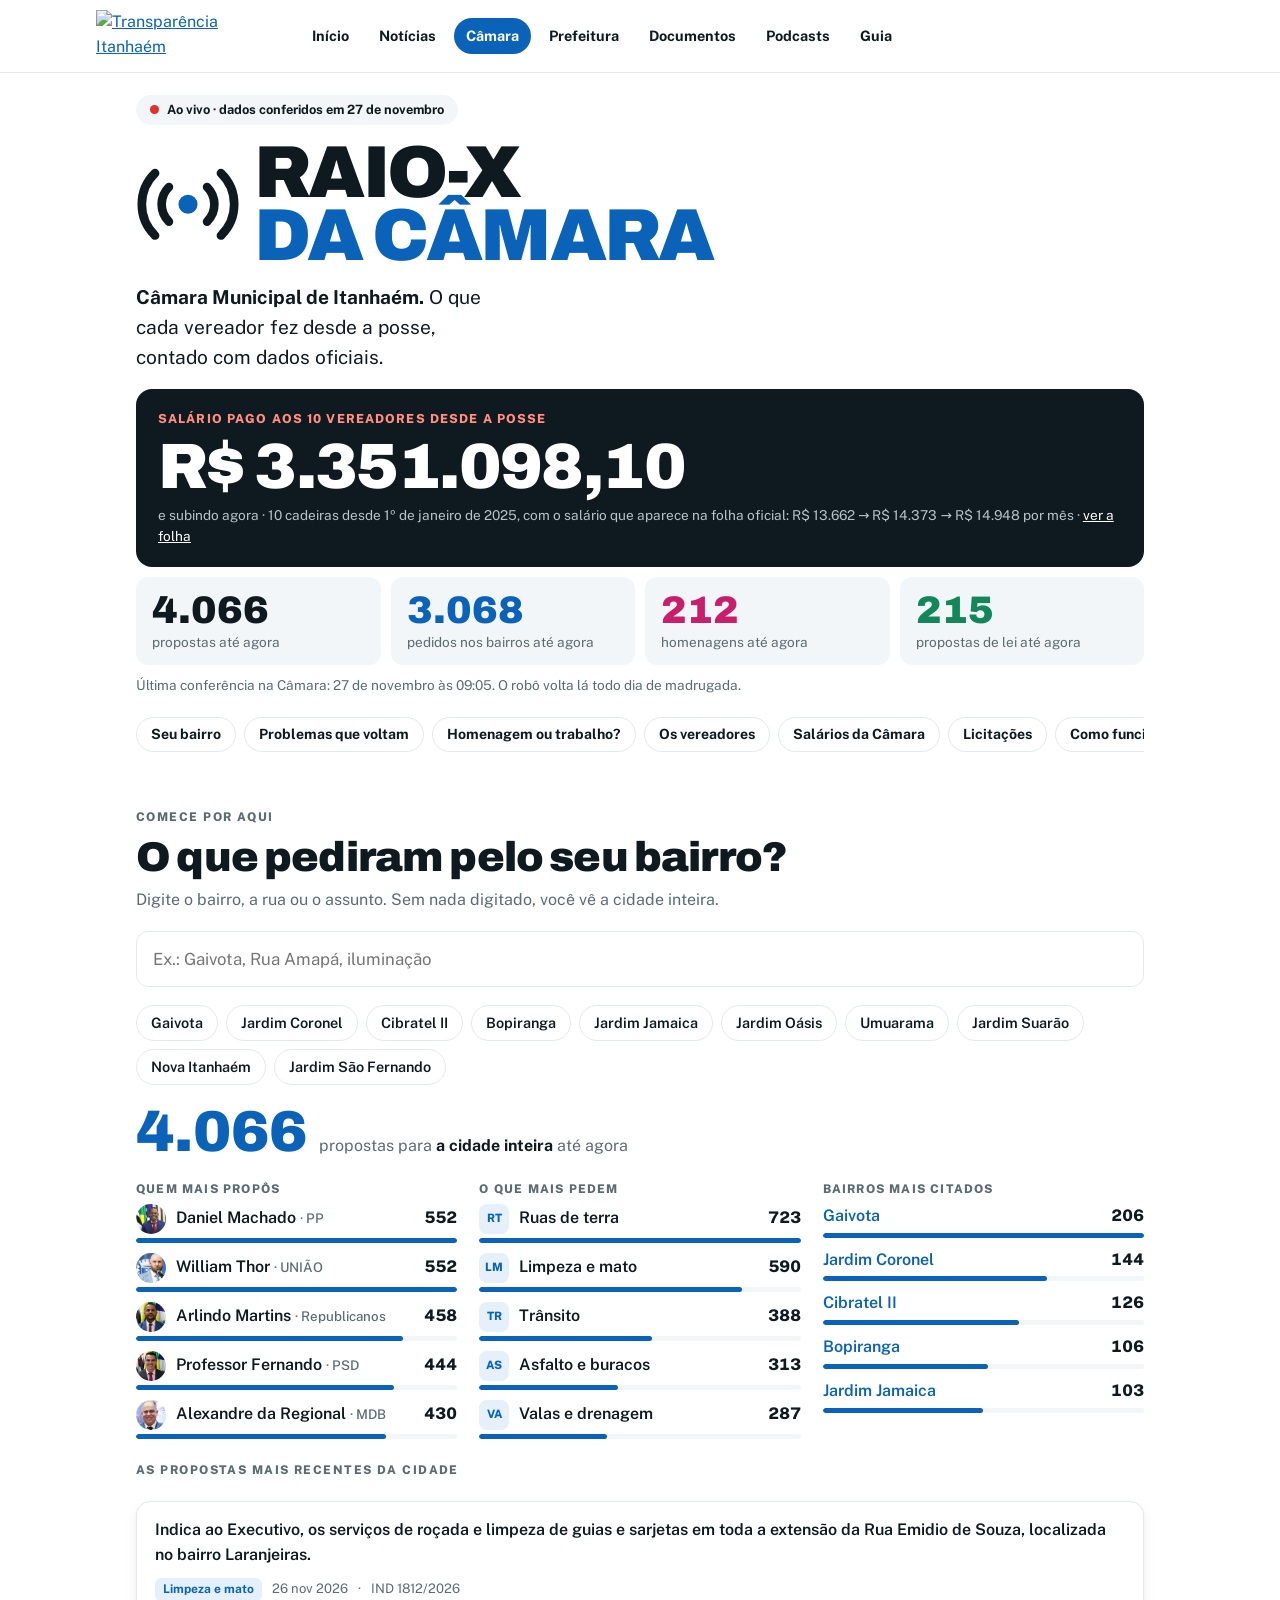
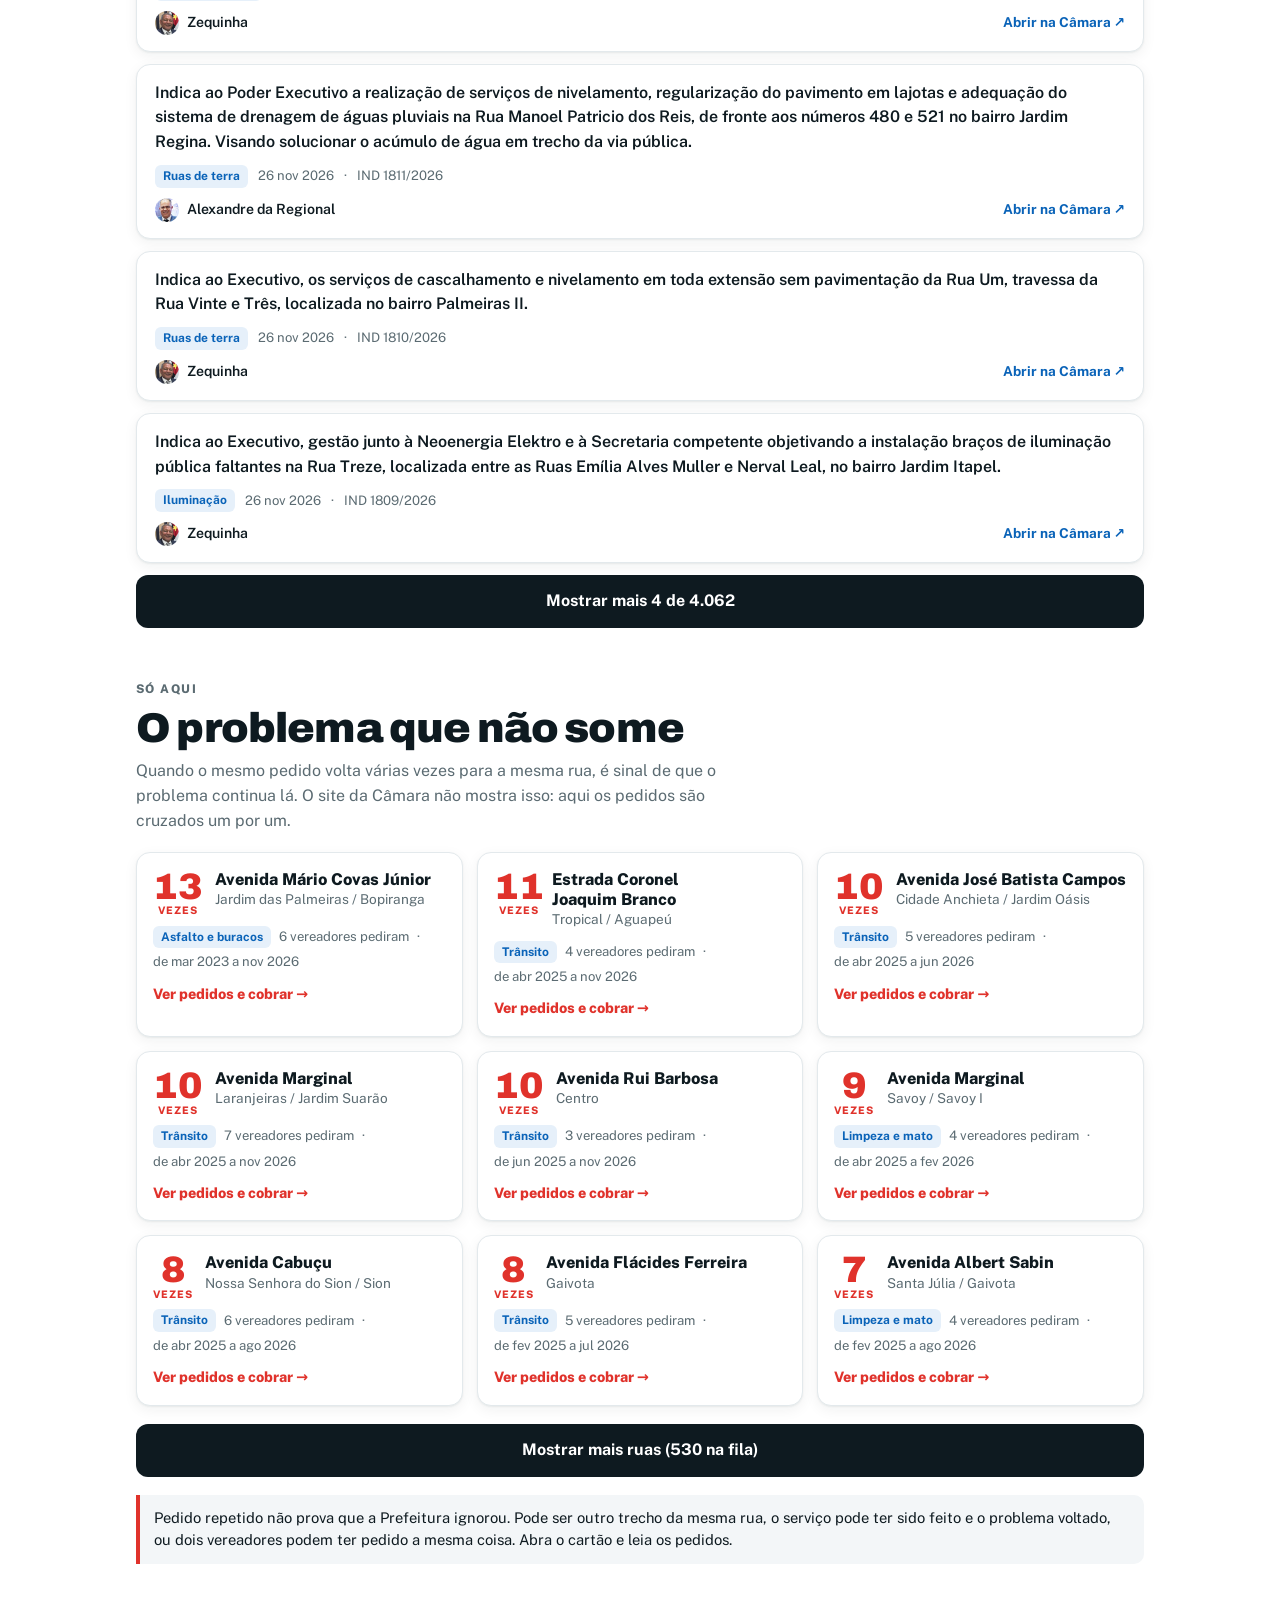
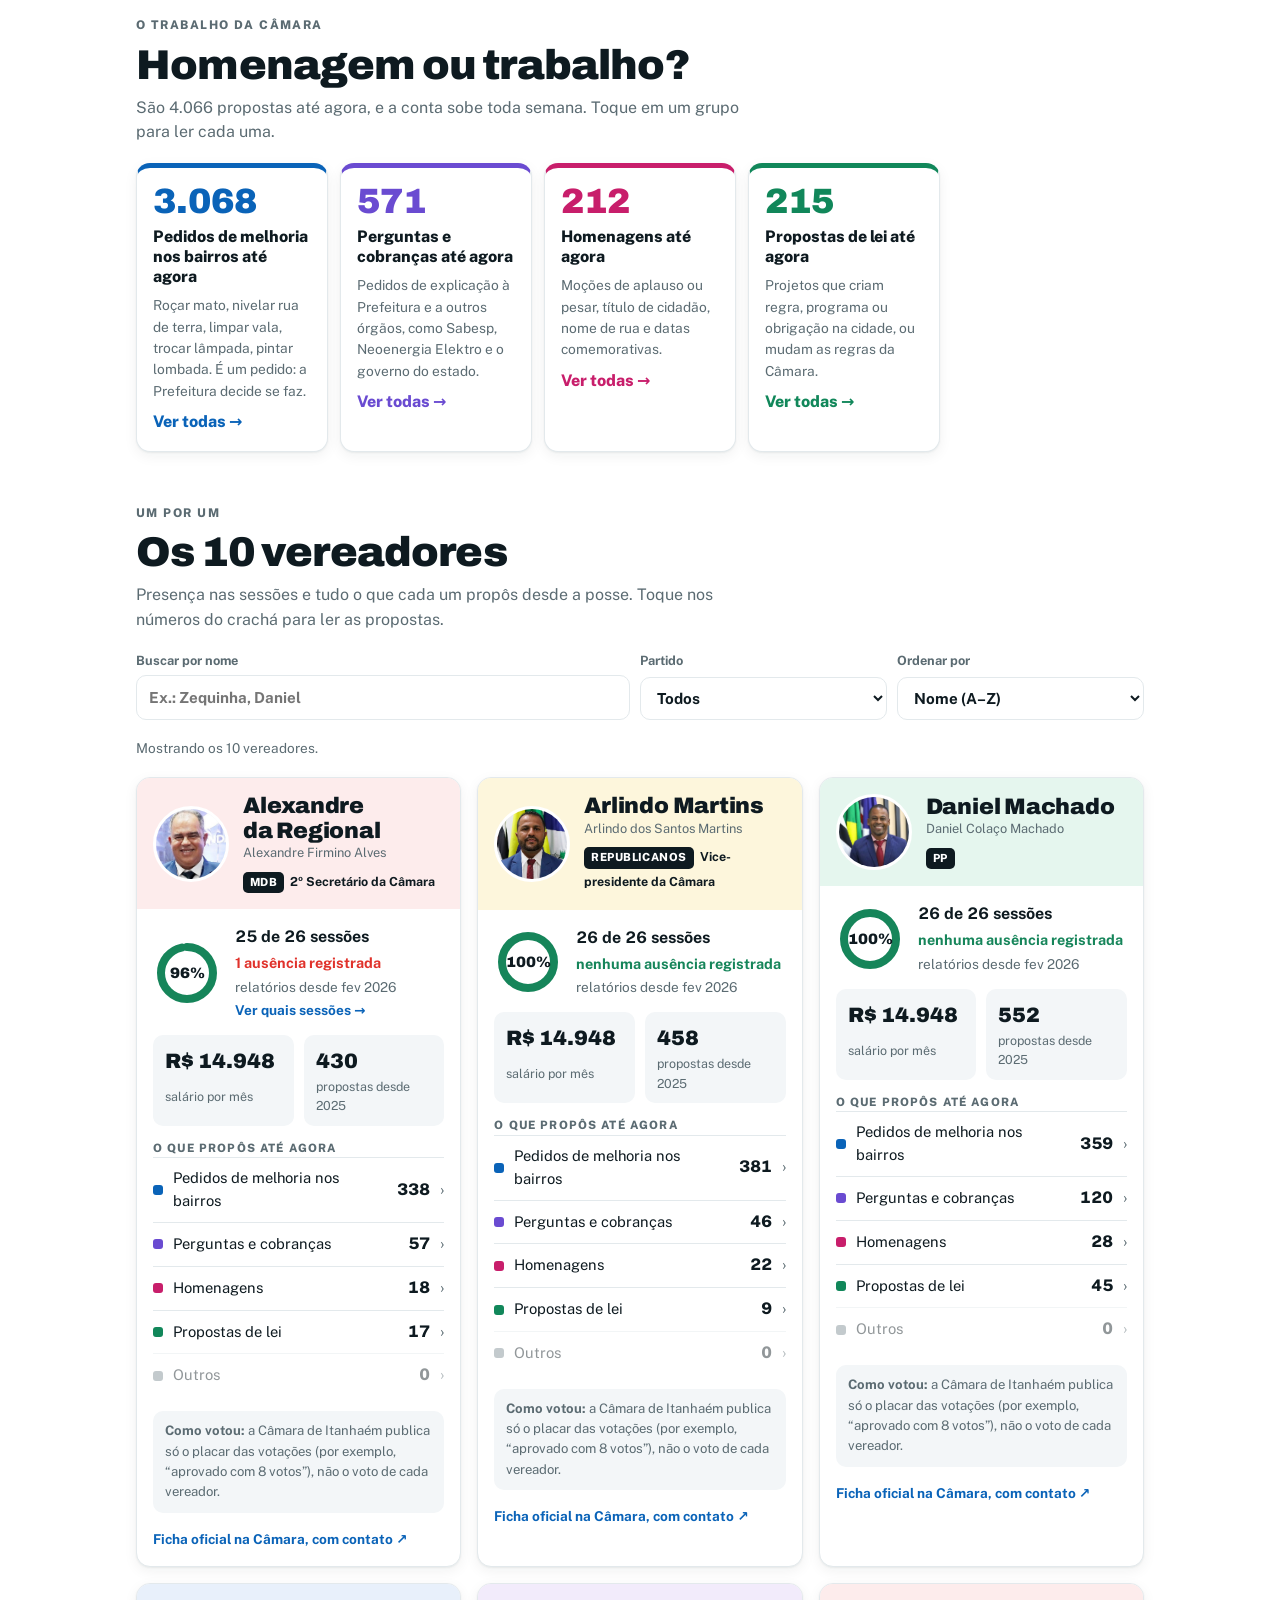
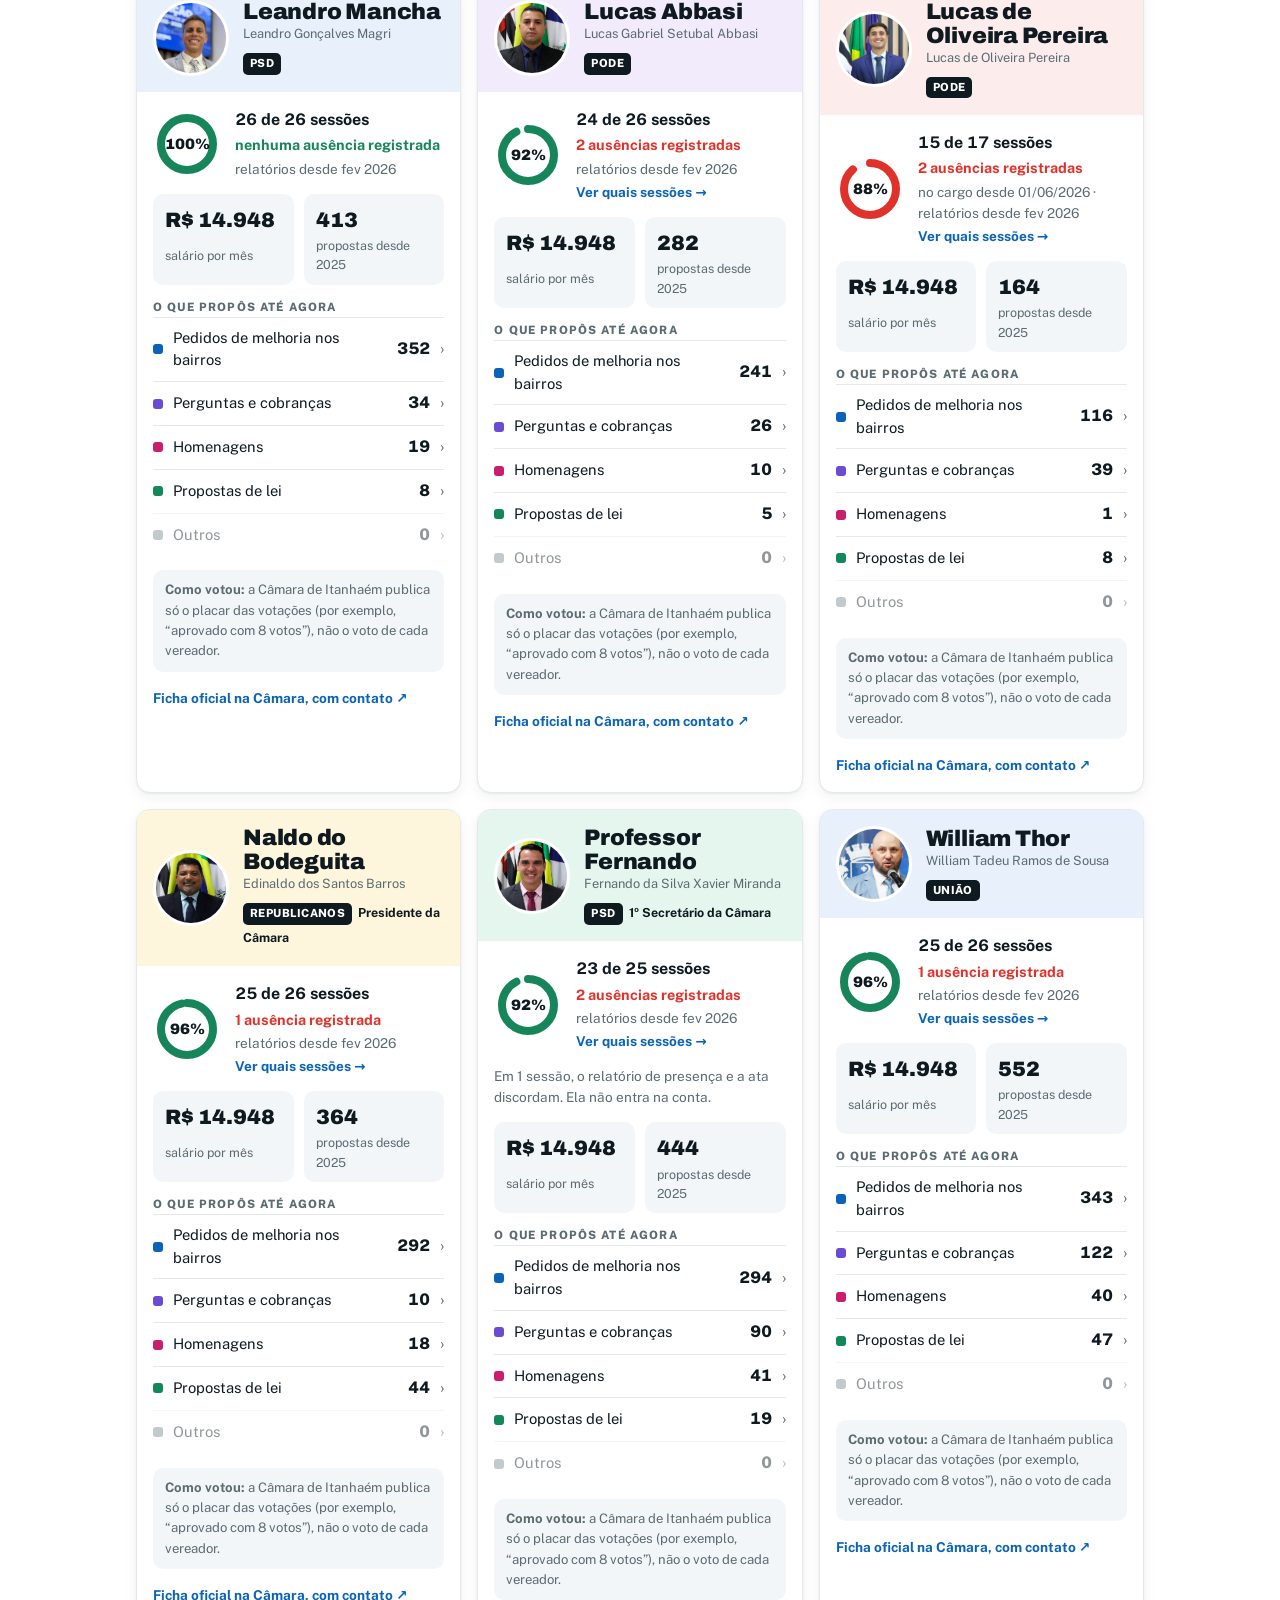
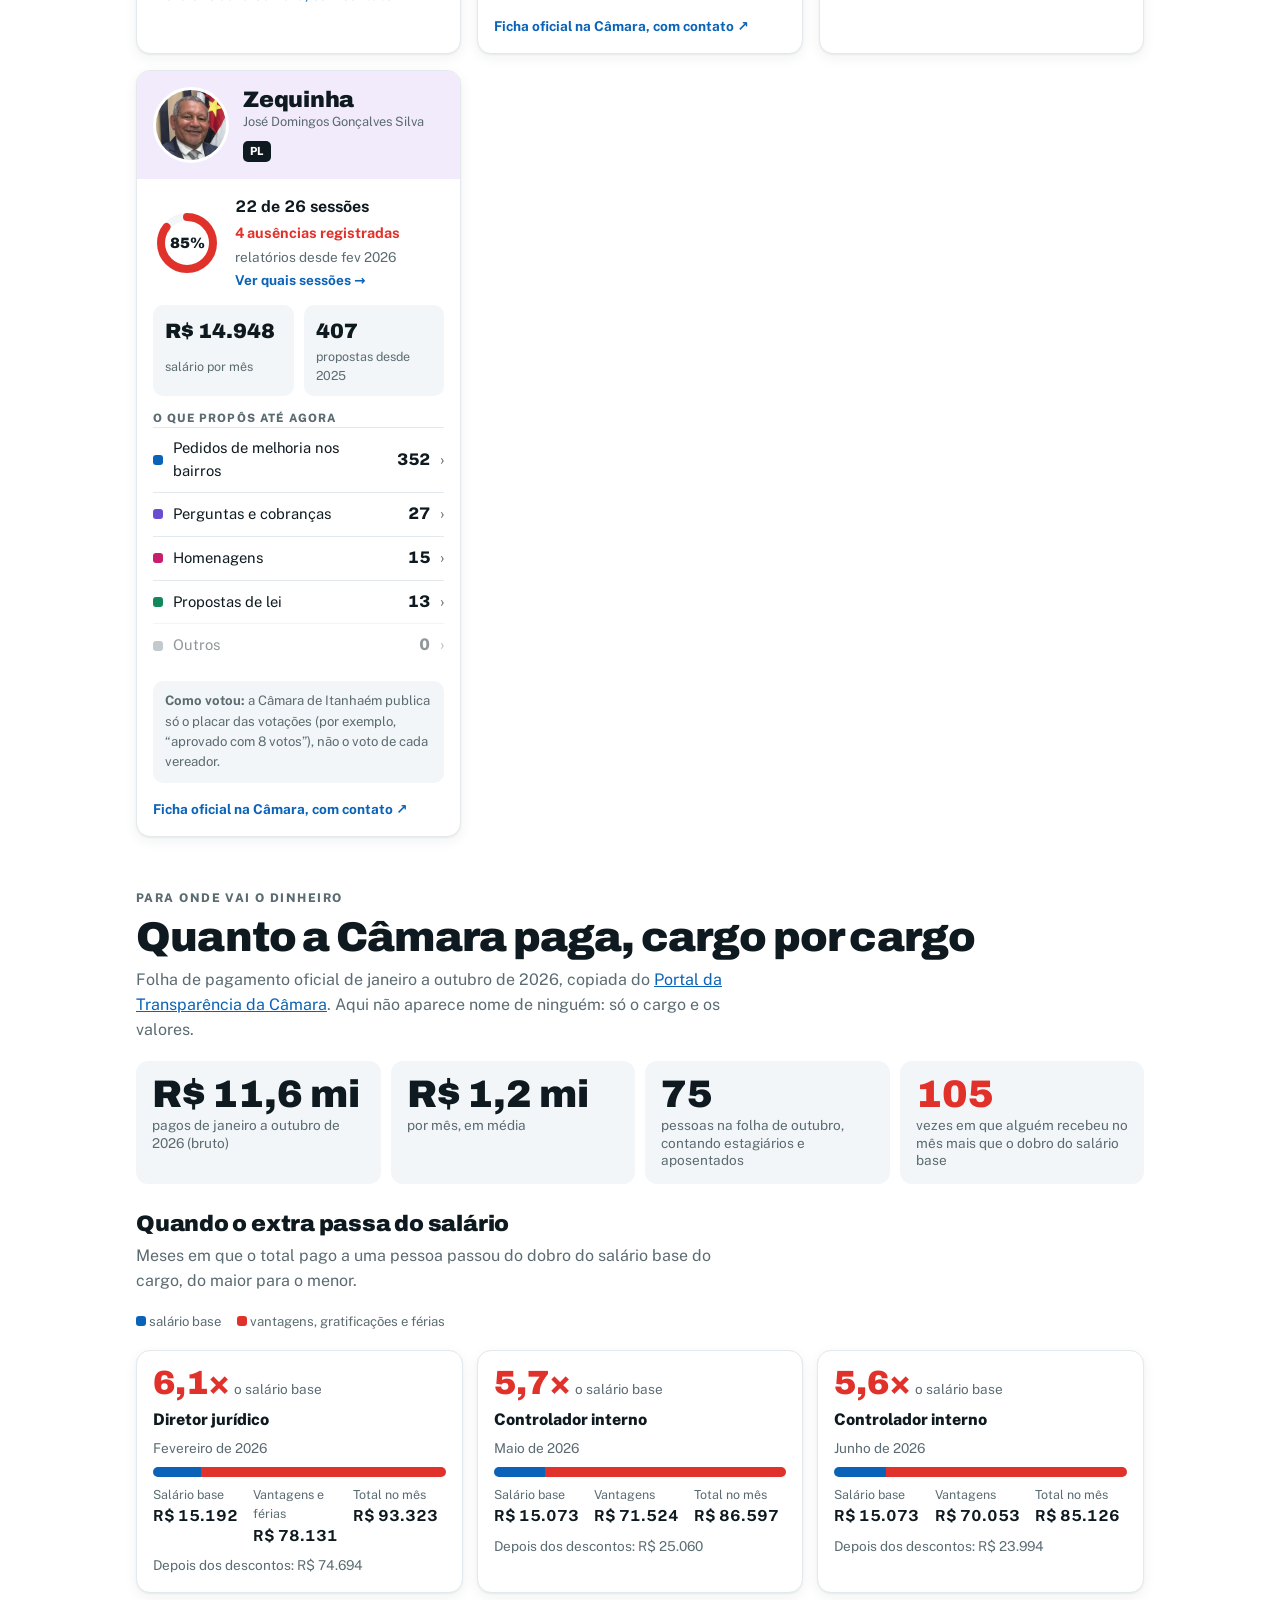
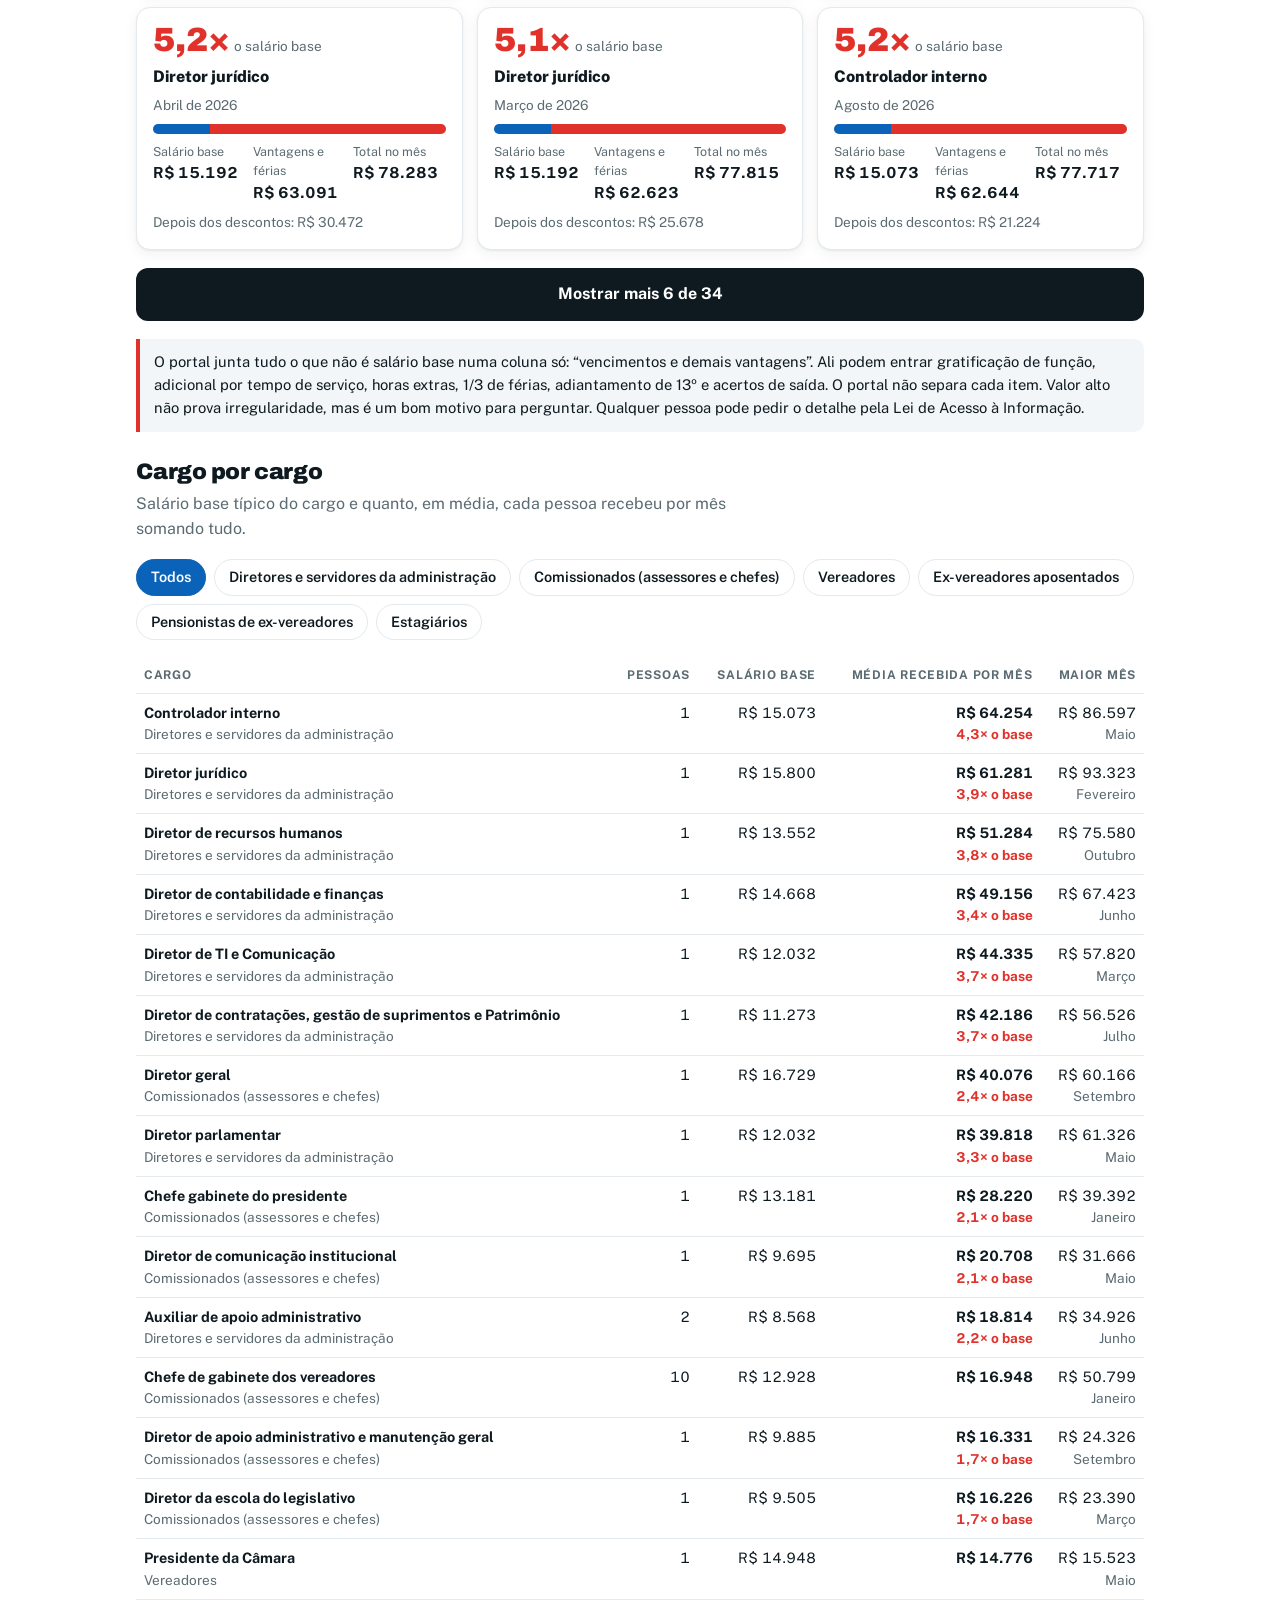
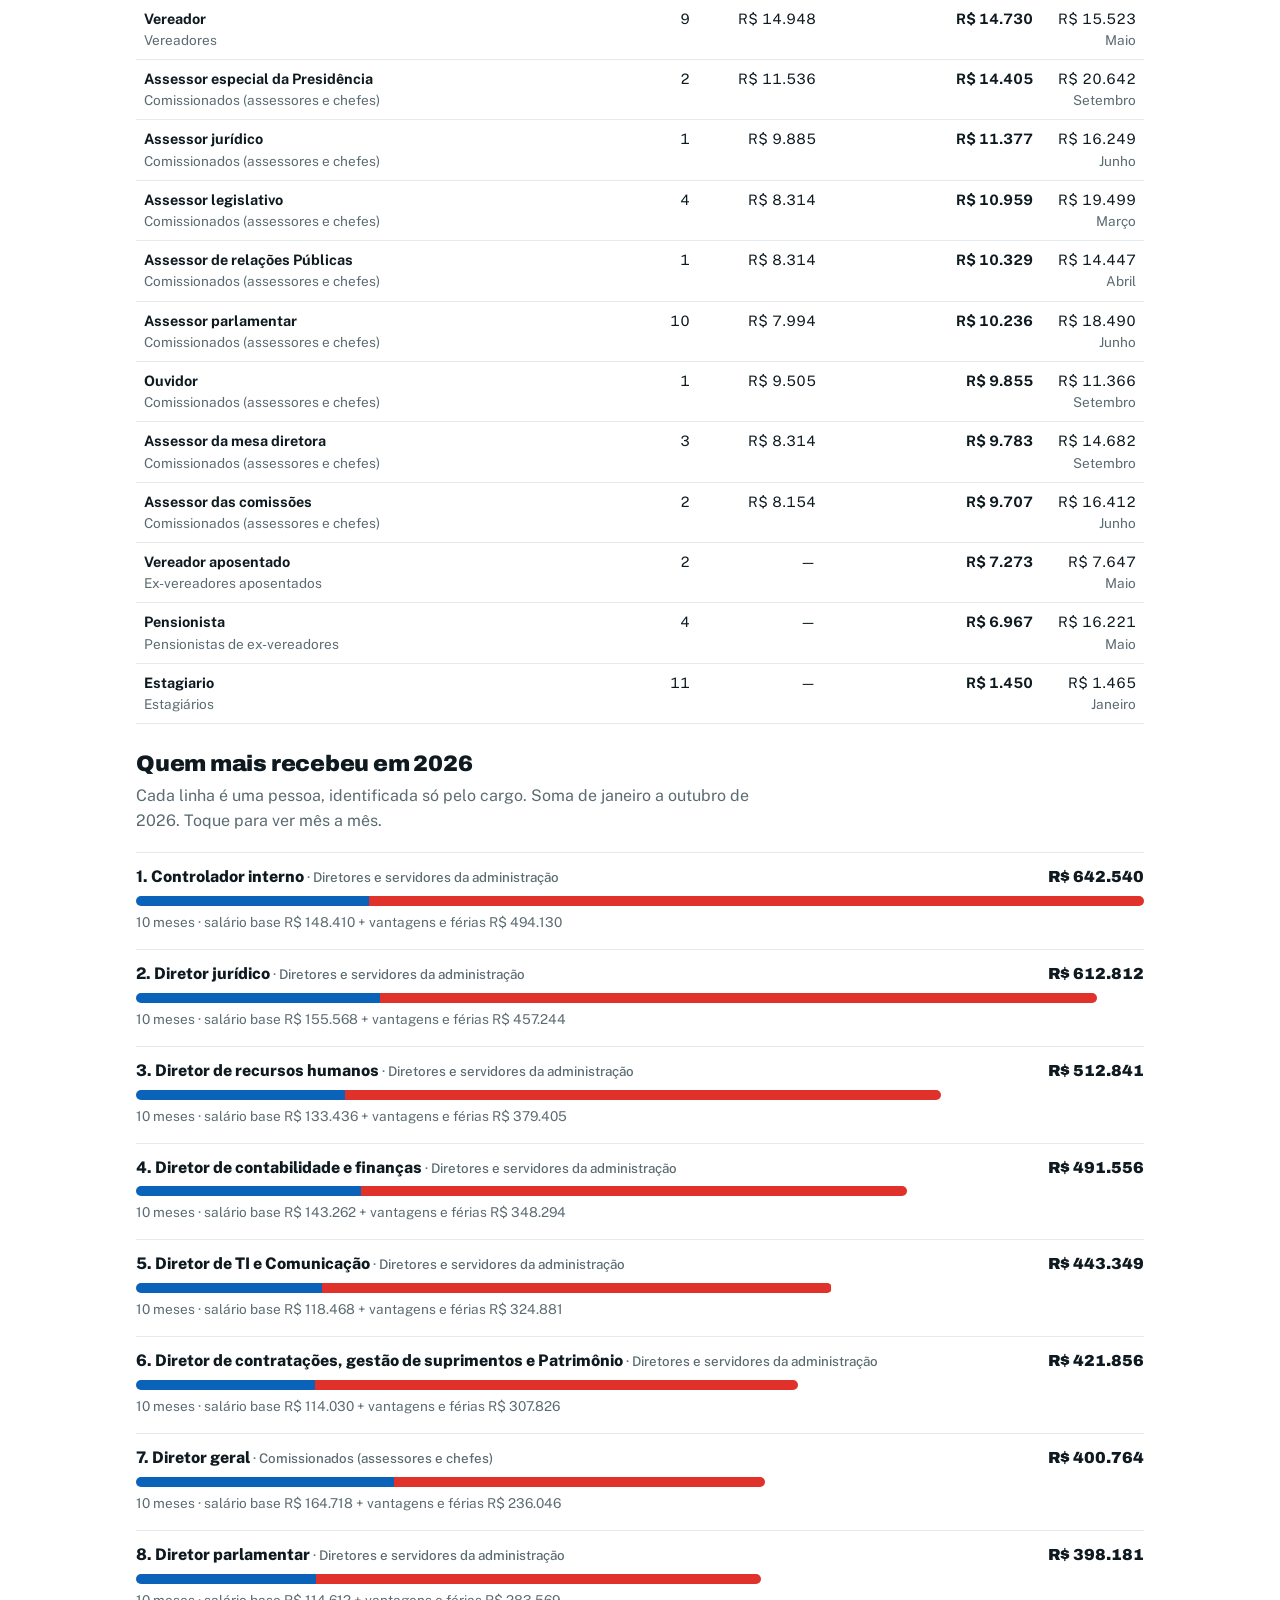
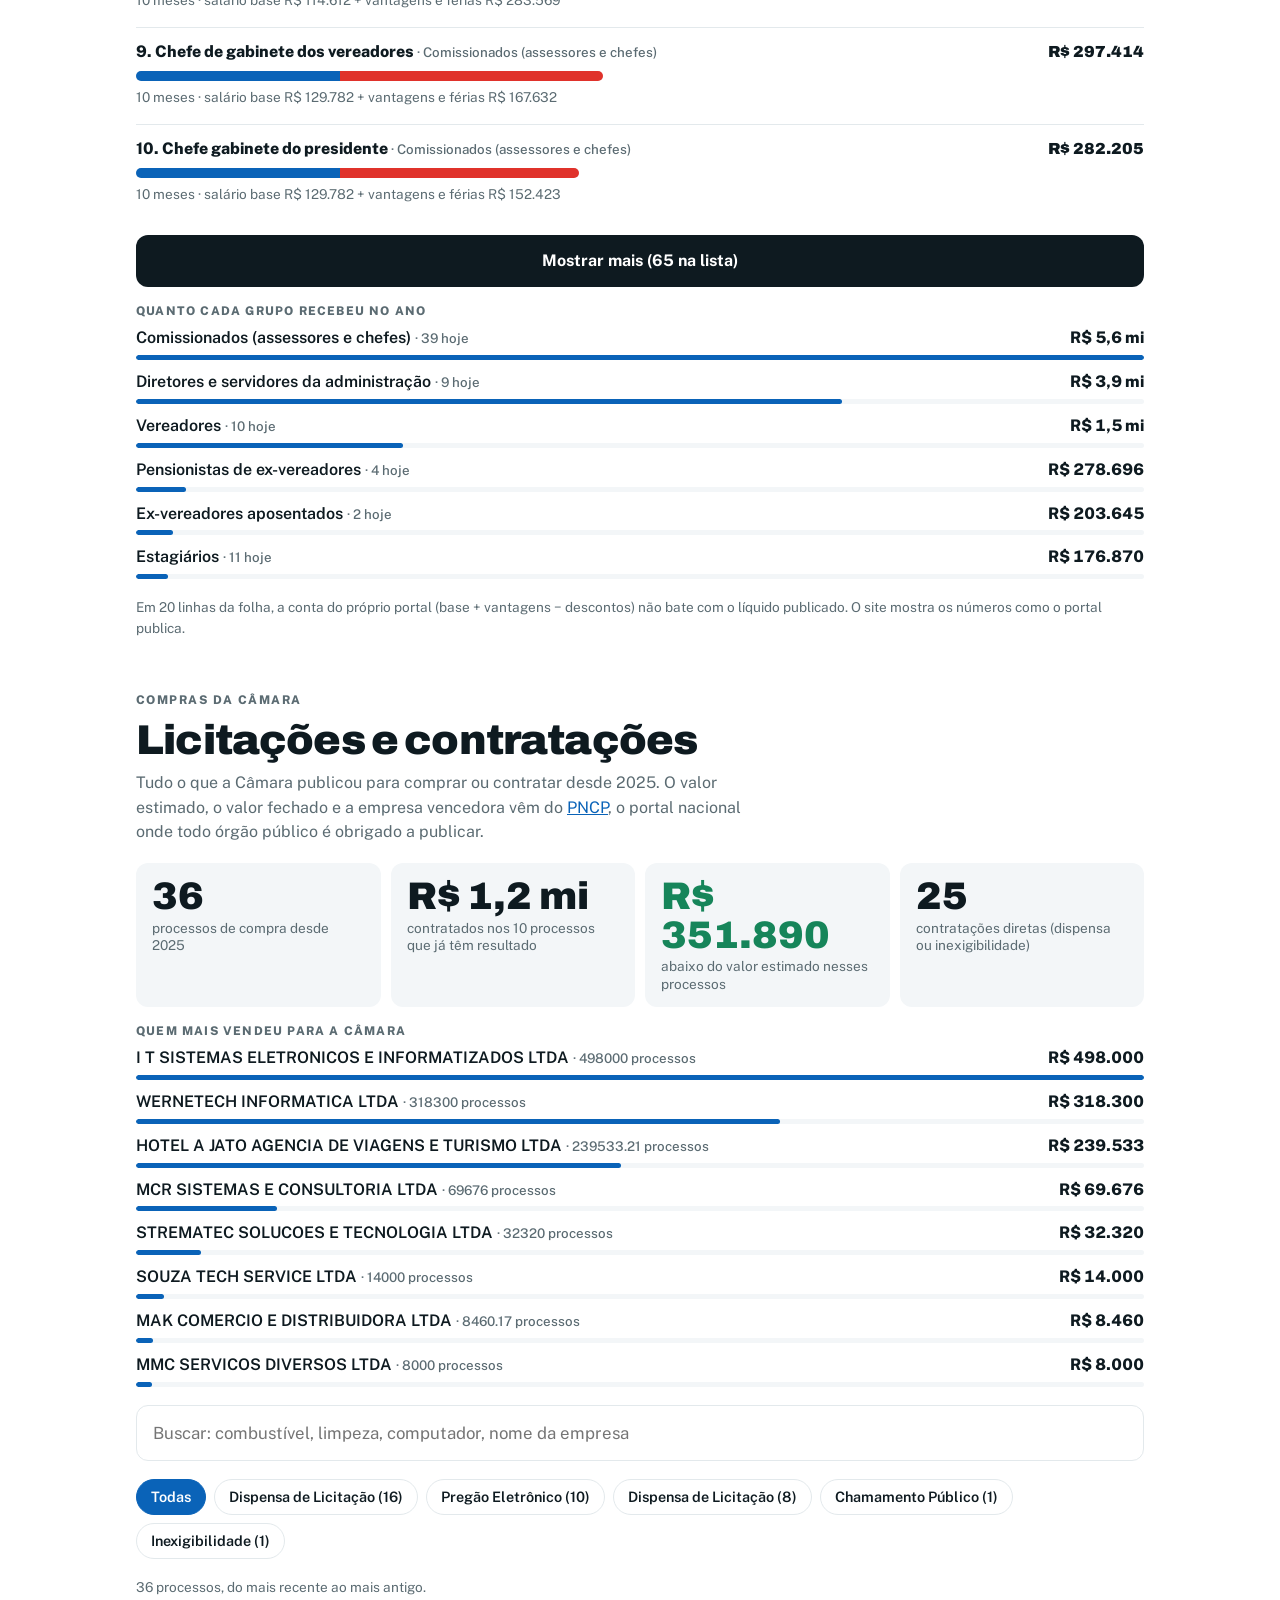
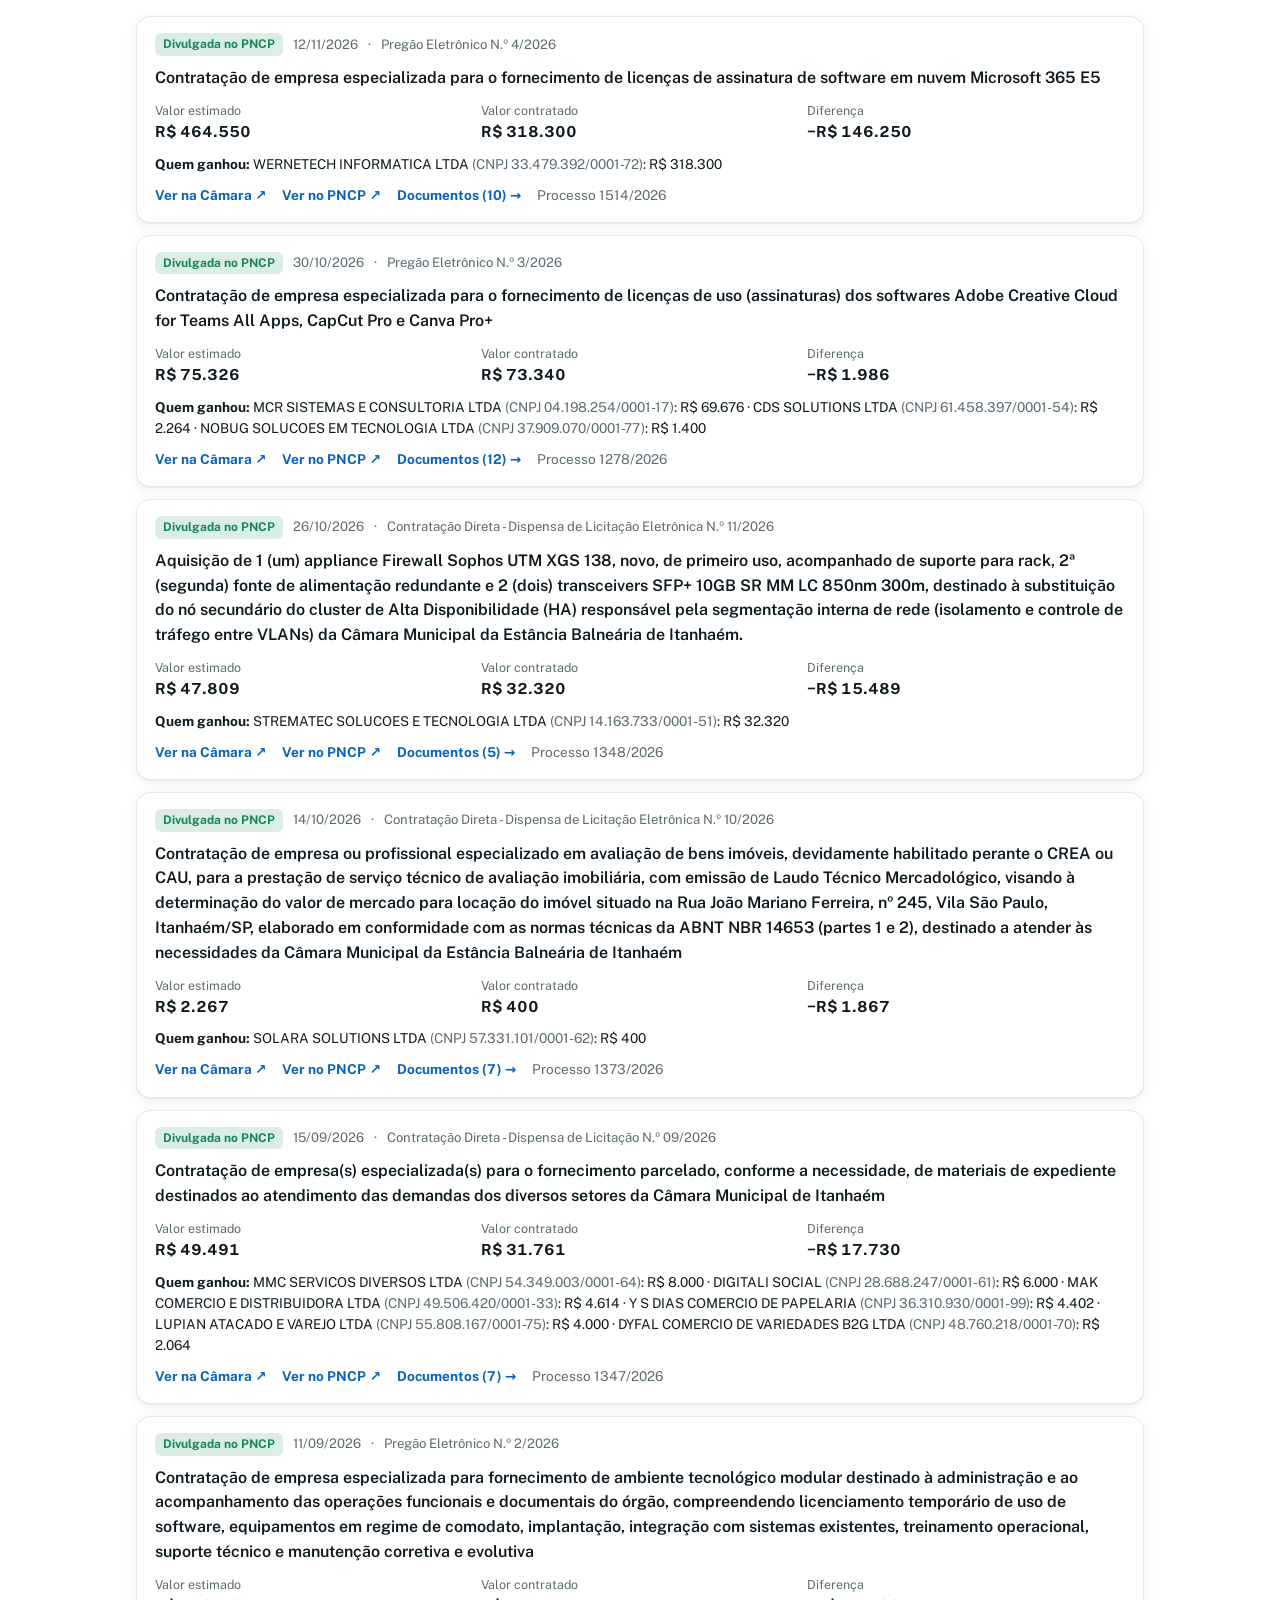
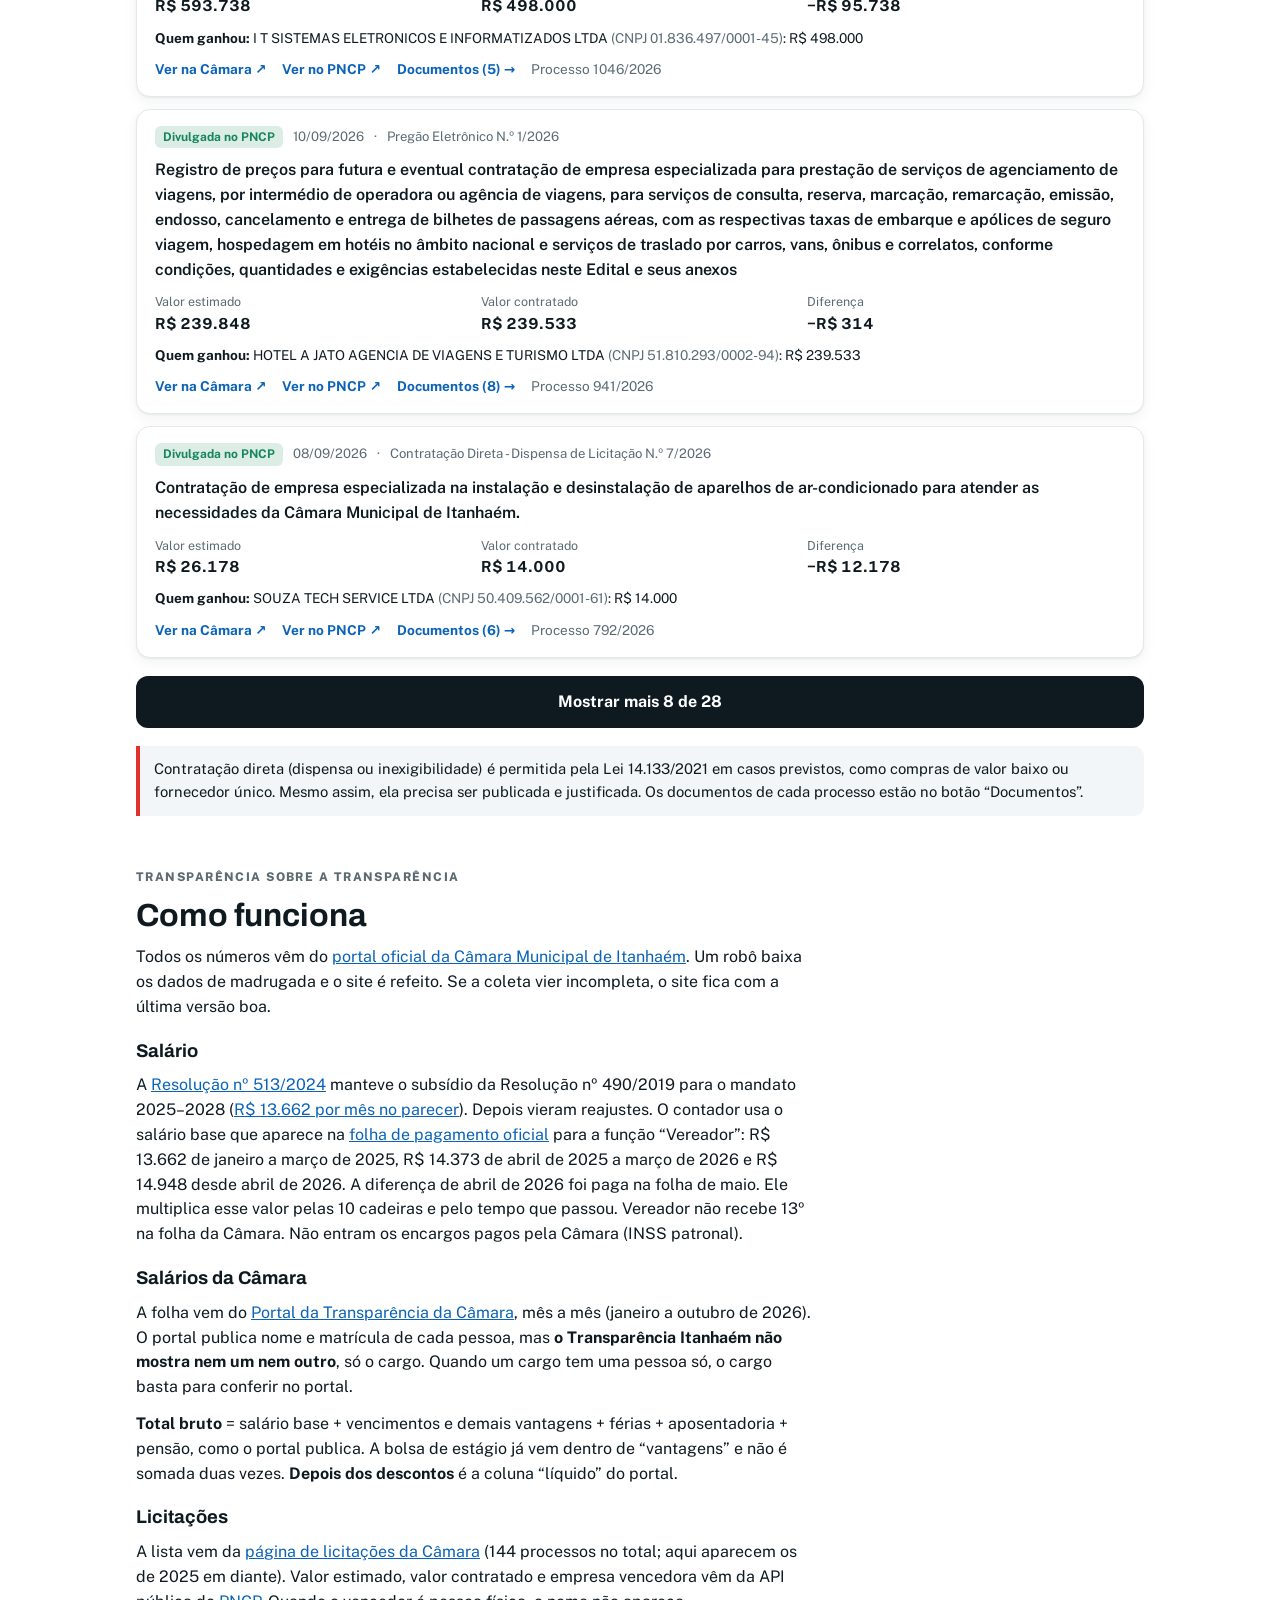
==== commit 390421e1: "Alertas do TCE-SP em vermelho na Prefeitura, Câmara e ITAPREV (comunicados do art. 59 da LRF + paine" ====
--- a/site/camara/index.html
+++ b/site/camara/index.html
@@ -9,6 +9,17 @@
 <link rel="preconnect" href="https://fonts.googleapis.com">
 <link rel="stylesheet" href="https://fonts.googleapis.com/css2?family=Archivo:wght@700;800;900&family=Public+Sans:wght@400;500;600;700&display=swap">
 <style>
+.alerta-tce{border:2px solid var(--signal);border-left-width:8px;border-radius:14px;background:color-mix(in srgb,var(--signal) 7%,var(--card));padding:14px 16px;margin:14px 0;display:grid;gap:8px;min-width:0}
+.alerta-tce h2{margin:0;color:var(--signal);font-family:var(--f-display);font-size:1.15rem;line-height:1.25}
+.alerta-tce p{margin:0}
+.alerta-tce .sub{font-weight:700}
+.alerta-tce ul{margin:0;padding-left:18px;display:grid;gap:8px}
+.alerta-tce ul.visor{list-style:none;padding:0;gap:4px;font-size:.92rem}
+.alerta-tce ul.visor li{display:flex;justify-content:space-between;gap:10px;border-bottom:1px solid var(--line);padding-bottom:3px}
+.alerta-tce ul.visor b{color:var(--signal);font-variant-numeric:tabular-nums}
+.alerta-tce .quando{display:block;font-size:.85rem;color:var(--muted);overflow-wrap:anywhere}
+.alerta-tce .nota{font-size:.85rem;color:var(--muted)}
+
 /* Layout: página única de rolagem, coluna de até 1040px; seções numa ordem de leitura (salário → bairro → problemas → trabalho → crachás) */
 :root{
   --bg:#ffffff; --fg:#0e1a20; --muted:#5b6b72; --line:#e3e9ec; --soft:#f3f6f8; --card:#ffffff;
@@ -264,6 +275,7 @@
     </nav>
   </header>
 
+  <!--alertas-tce--><!--/alertas-tce-->
   <main id="app"><p class="loading">Carregando os dados da Câmara…</p></main>
 
   <footer>
